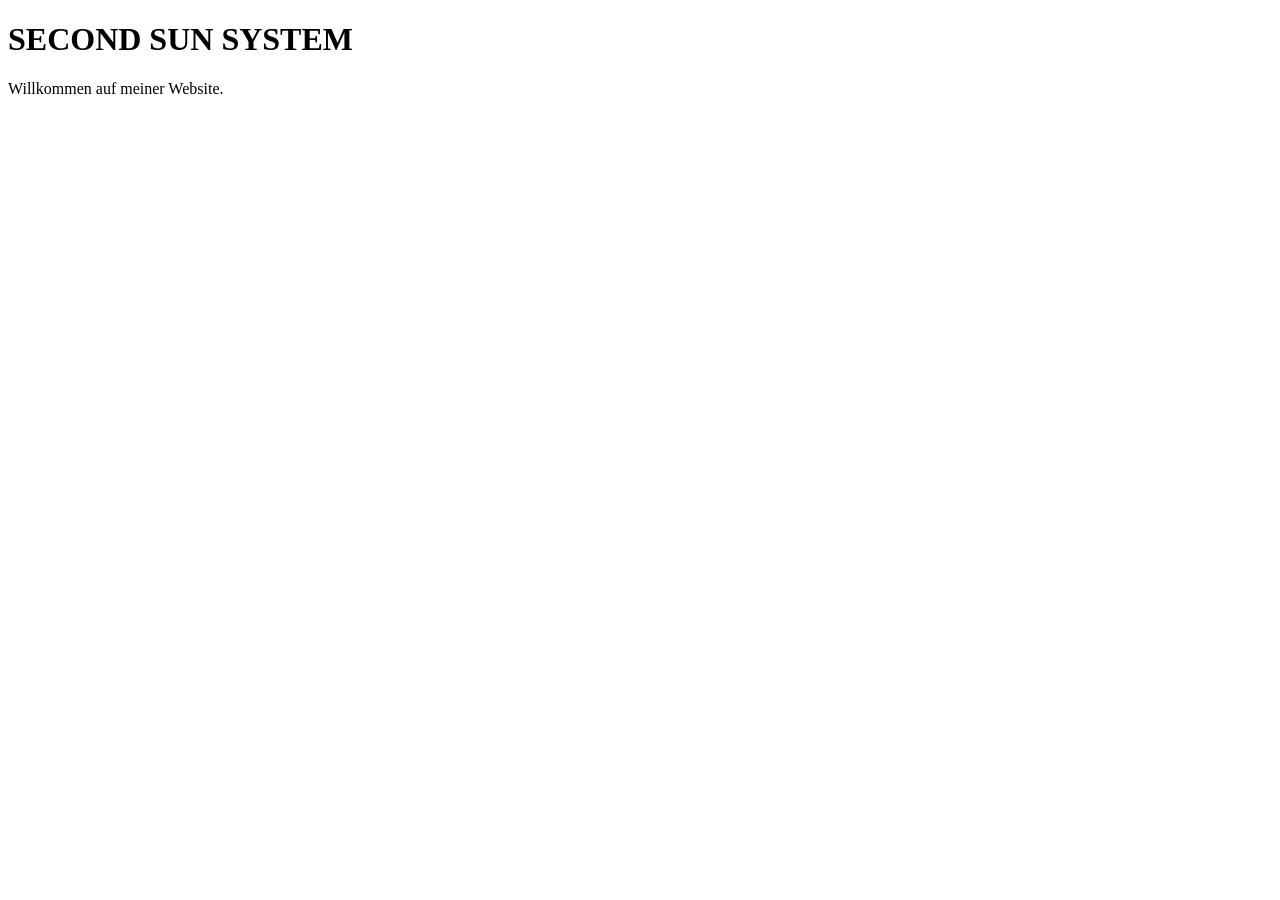
==== index.html @ 3fae3936 "Create index.html" ====
<!DOCTYPE html>
<html lang="de">
<head>
    <meta charset="UTF-8">
    <meta name="viewport" content="width=device-width, initial-scale=1.0">
    <title>SECOND SUN SYSTEM</title>
</head>
<body>
    <h1>SECOND SUN SYSTEM</h1>
    <p>Willkommen auf meiner Website.</p>
</body>
</html>
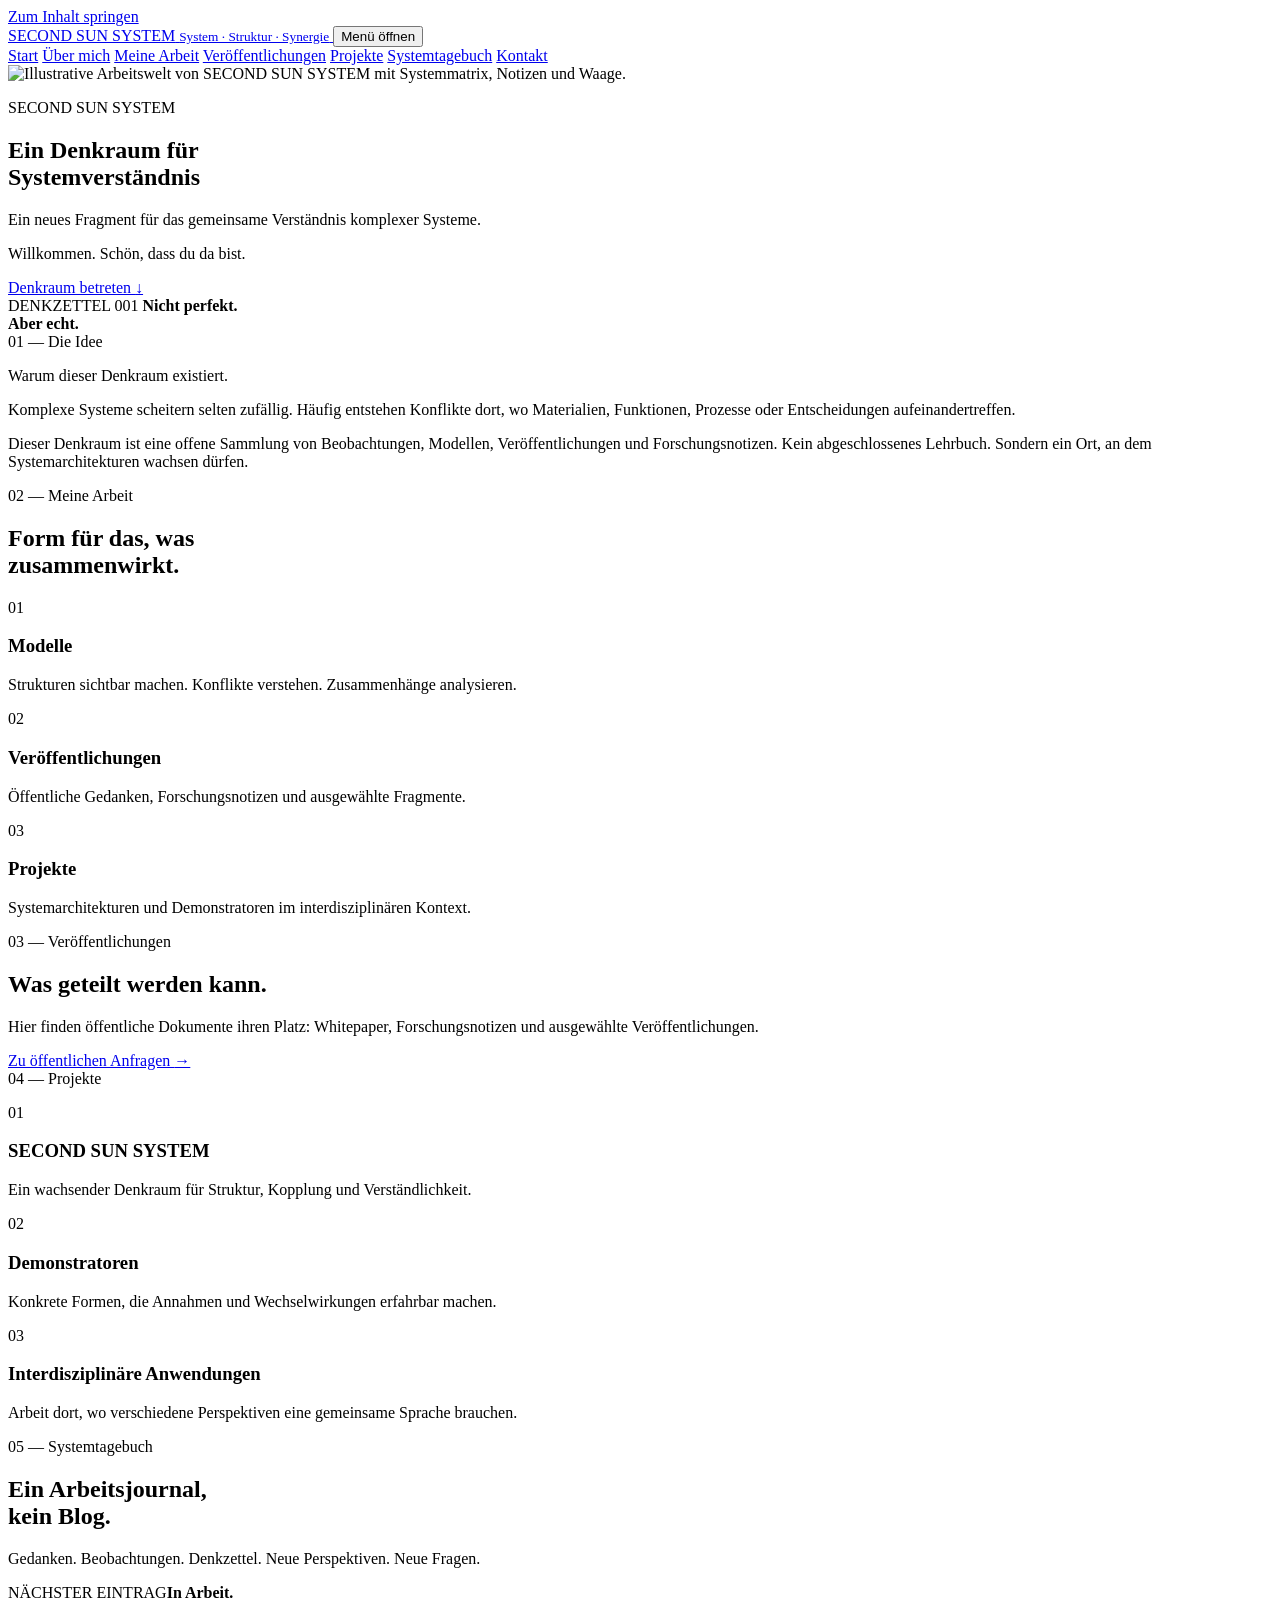
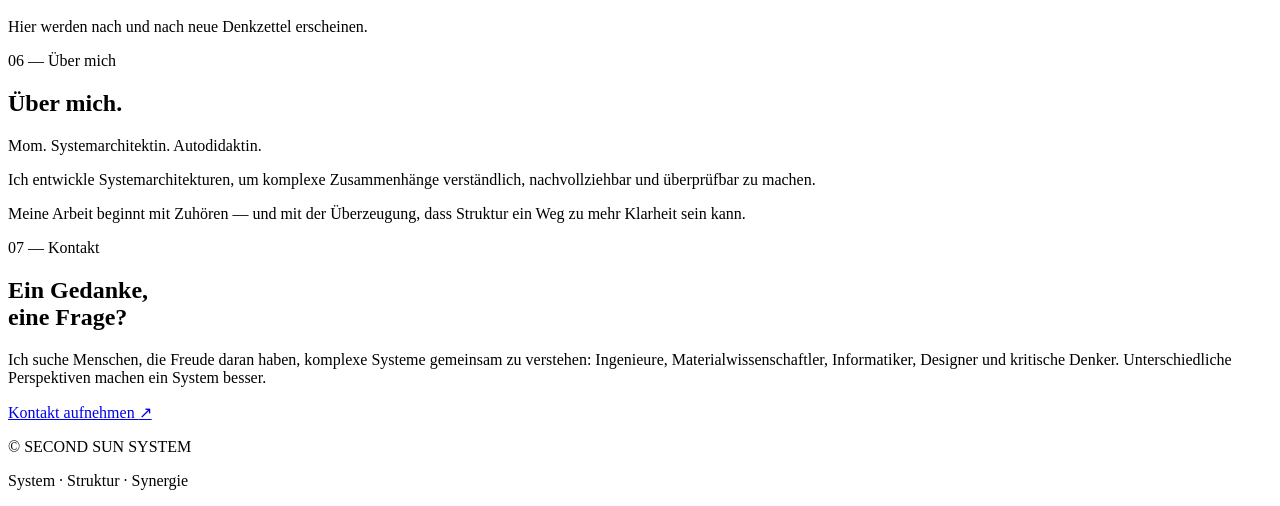
==== commit d4053e26: "Update index.html" ====
--- a/index.html
+++ b/index.html
@@ -1,12 +1,110 @@
-<!DOCTYPE html>
+<!doctype html>
 <html lang="de">
 <head>
-    <meta charset="UTF-8">
-    <meta name="viewport" content="width=device-width, initial-scale=1.0">
-    <title>SECOND SUN SYSTEM</title>
+  <meta charset="utf-8">
+  <meta name="viewport" content="width=device-width, initial-scale=1">
+  <meta name="description" content="SECOND SUN SYSTEM — Denkraum für Systemarchitekturen.">
+  <title>SECOND SUN SYSTEM — System · Struktur · Synergie</title>
+  <link rel="preconnect" href="https://fonts.googleapis.com">
+  <link rel="preconnect" href="https://fonts.gstatic.com" crossorigin>
+  <link href="https://fonts.googleapis.com/css2?family=DM+Mono:wght@400;500&family=DM+Sans:wght@400;500;600&family=Fraunces:opsz,wght@9..144,400;9..144,500&display=swap" rel="stylesheet">
+  <link rel="stylesheet" href="style.css">
 </head>
 <body>
-    <h1>SECOND SUN SYSTEM</h1>
-    <p>Willkommen auf meiner Website.</p>
+  <a class="skip-link" href="#inhalt">Zum Inhalt springen</a>
+
+  <header class="site-header" id="start">
+    <a class="brand" href="#start" aria-label="SECOND SUN SYSTEM, zurück zum Anfang">
+      <span>SECOND SUN SYSTEM</span>
+      <small>System · Struktur · Synergie</small>
+    </a>
+    <button class="menu-toggle" aria-expanded="false" aria-controls="main-navigation">
+      <span class="visually-hidden">Menü öffnen</span><i></i><i></i>
+    </button>
+    <nav id="main-navigation" class="main-navigation" aria-label="Hauptnavigation">
+      <a href="#start">Start</a>
+      <a href="#ueber-mich">Über mich</a>
+      <a href="#arbeit">Meine Arbeit</a>
+      <a href="#veroeffentlichungen">Veröffentlichungen</a>
+      <a href="#projekte">Projekte</a>
+      <a href="#tagebuch">Systemtagebuch</a>
+      <a href="#kontakt">Kontakt</a>
+    </nav>
+  </header>
+
+  <main id="inhalt">
+    <section class="hero" aria-labelledby="hero-title">
+      <img class="hero-image" src="./images/second-sun-system.png" alt="Illustrative Arbeitswelt von SECOND SUN SYSTEM mit Systemmatrix, Notizen und Waage.">
+      <div class="hero-shade"></div>
+      <div class="hero-content">
+        <p class="eyebrow">SECOND SUN SYSTEM</p>
+        <h1 id="hero-title">Ein Denkraum für<br>Systemverständnis</h1>
+        <p class="hero-intro">Ein neues Fragment für das gemeinsame Verständnis komplexer Systeme.</p>
+        <p class="hero-copy">Willkommen. Schön, dass du da bist.</p>
+        <a class="button button-light" href="#idee">Denkraum betreten <span aria-hidden="true">↓</span></a>
+      </div>
+    </section>
+
+    <aside class="thought-note" aria-label="Denkzettel 001">
+      <span>DENKZETTEL 001</span>
+      <strong>Nicht perfekt.<br>Aber echt.</strong>
+    </aside>
+
+    <section id="idee" class="section idea-section">
+      <div class="section-label">01 — Die Idee</div>
+      <div class="prose wide-prose">
+        <p class="intro">Warum dieser Denkraum existiert.</p>
+        <p>Komplexe Systeme scheitern selten zufällig. Häufig entstehen Konflikte dort, wo Materialien, Funktionen, Prozesse oder Entscheidungen aufeinandertreffen.</p>
+        <p>Dieser Denkraum ist eine offene Sammlung von Beobachtungen, Modellen, Veröffentlichungen und Forschungsnotizen. Kein abgeschlossenes Lehrbuch. Sondern ein Ort, an dem Systemarchitekturen wachsen dürfen.</p>
+      </div>
+    </section>
+
+    <section id="arbeit" class="section work-section">
+      <div class="section-heading">
+        <div class="section-label">02 — Meine Arbeit</div>
+        <h2>Form für das, was<br>zusammenwirkt.</h2>
+      </div>
+      <div class="work-grid">
+        <article class="work-card"><span>01</span><h3>Modelle</h3><p>Strukturen sichtbar machen. Konflikte verstehen. Zusammenhänge analysieren.</p></article>
+        <article class="work-card"><span>02</span><h3>Veröffentlichungen</h3><p>Öffentliche Gedanken, Forschungsnotizen und ausgewählte Fragmente.</p></article>
+        <article class="work-card"><span>03</span><h3>Projekte</h3><p>Systemarchitekturen und Demonstratoren im interdisziplinären Kontext.</p></article>
+      </div>
+    </section>
+
+    <section id="veroeffentlichungen" class="section publication-section">
+      <div class="section-label">03 — Veröffentlichungen</div>
+      <div class="split-content"><h2>Was geteilt werden kann.</h2><div class="prose"><p>Hier finden öffentliche Dokumente ihren Platz: Whitepaper, Forschungsnotizen und ausgewählte Veröffentlichungen.</p><a class="text-link" href="#kontakt">Zu öffentlichen Anfragen <span aria-hidden="true">→</span></a></div></div>
+    </section>
+
+    <section id="projekte" class="section projects-section">
+      <div class="section-label">04 — Projekte</div>
+      <div class="project-list">
+        <article><p class="project-number">01</p><h3>SECOND SUN SYSTEM</h3><p>Ein wachsender Denkraum für Struktur, Kopplung und Verständlichkeit.</p></article>
+        <article><p class="project-number">02</p><h3>Demonstratoren</h3><p>Konkrete Formen, die Annahmen und Wechselwirkungen erfahrbar machen.</p></article>
+        <article><p class="project-number">03</p><h3>Interdisziplinäre Anwendungen</h3><p>Arbeit dort, wo verschiedene Perspektiven eine gemeinsame Sprache brauchen.</p></article>
+      </div>
+    </section>
+
+    <section id="tagebuch" class="section journal-section">
+      <div class="section-label">05 — Systemtagebuch</div>
+      <div class="journal-content"><div><h2>Ein Arbeitsjournal,<br>kein Blog.</h2><p>Gedanken. Beobachtungen. Denkzettel. Neue Perspektiven. Neue Fragen.</p></div><div class="journal-note"><span>NÄCHSTER EINTRAG</span><strong>In Arbeit.</strong><p>Hier werden nach und nach neue Denkzettel erscheinen.</p></div></div>
+    </section>
+
+    <section id="ueber-mich" class="section about-section">
+      <div class="section-label">06 — Über mich</div>
+      <div class="split-content"><h2>Über mich.</h2><div class="prose"><p>Mom. Systemarchitektin. Autodidaktin.</p><p>Ich entwickle Systemarchitekturen, um komplexe Zusammenhänge verständlich, nachvollziehbar und überprüfbar zu machen.</p><p>Meine Arbeit beginnt mit Zuhören — und mit der Überzeugung, dass Struktur ein Weg zu mehr Klarheit sein kann.</p></div></div>
+    </section>
+
+    <section id="kontakt" class="section contact-section">
+      <p class="section-label">07 — Kontakt</p>
+      <h2>Ein Gedanke,<br>eine Frage?</h2>
+      <p>Ich suche Menschen, die Freude daran haben, komplexe Systeme gemeinsam zu verstehen: Ingenieure, Materialwissenschaftler, Informatiker, Designer und kritische Denker. Unterschiedliche Perspektiven machen ein System besser.</p>
+      <a class="button button-dark" href="mailto:kontakt@secondsunsystem.de">Kontakt aufnehmen <span aria-hidden="true">↗</span></a>
+    </section>
+  </main>
+
+  <footer class="site-footer"><p>© SECOND SUN SYSTEM</p><p>System · Struktur · Synergie</p></footer>
+  <script src="script.js"></script>
 </body>
 </html>
+
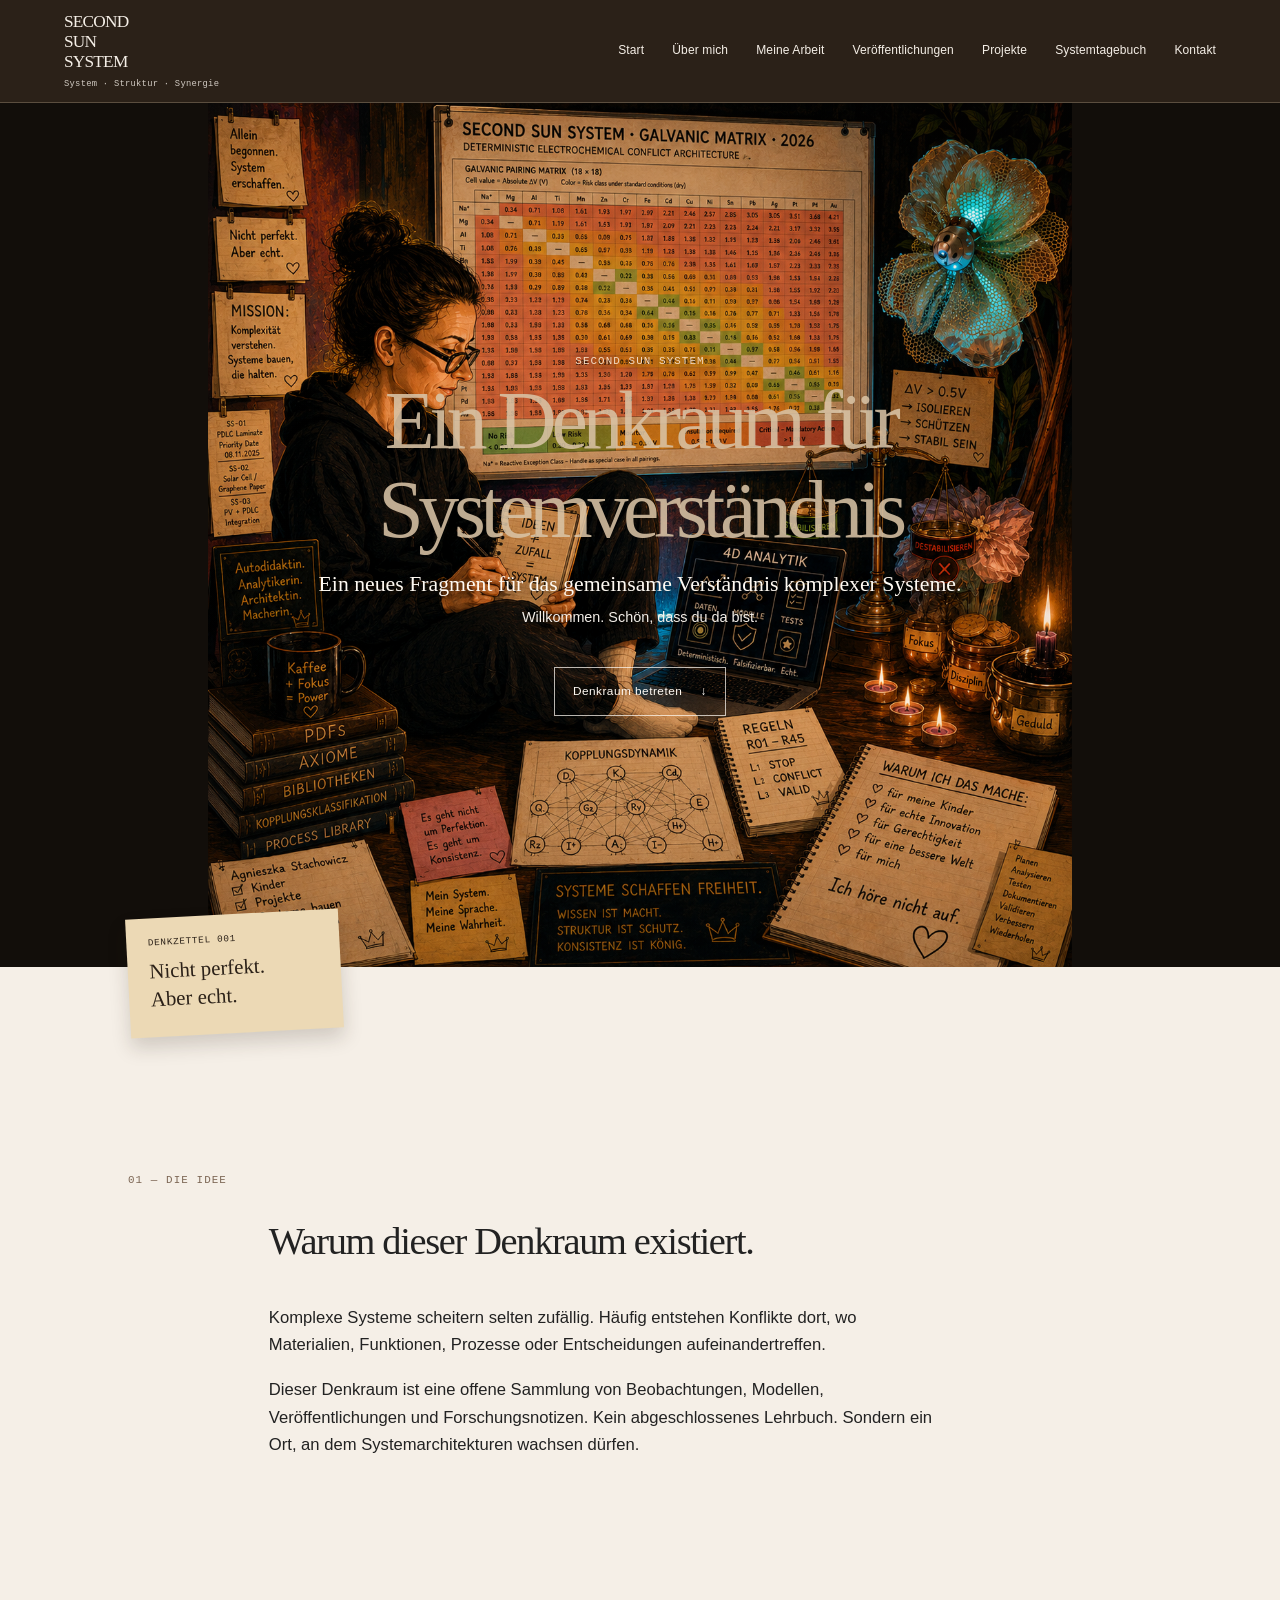
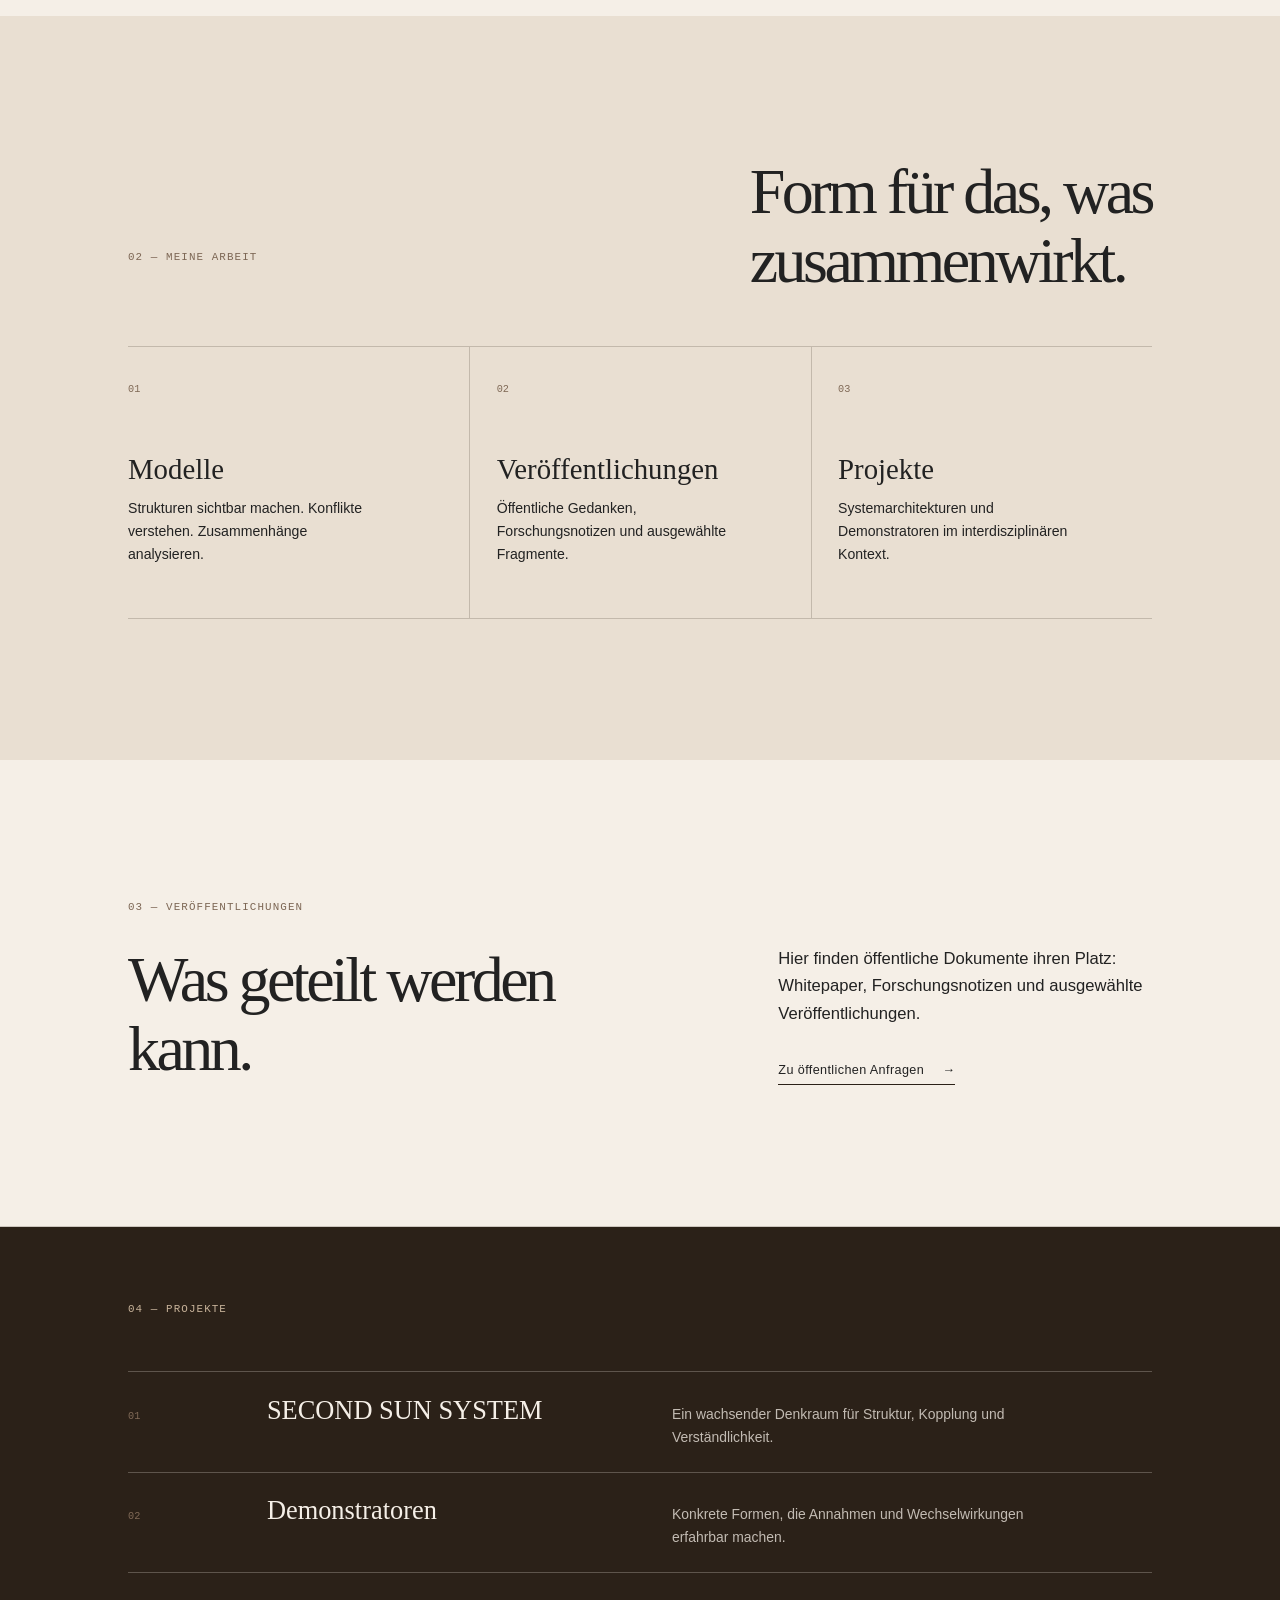
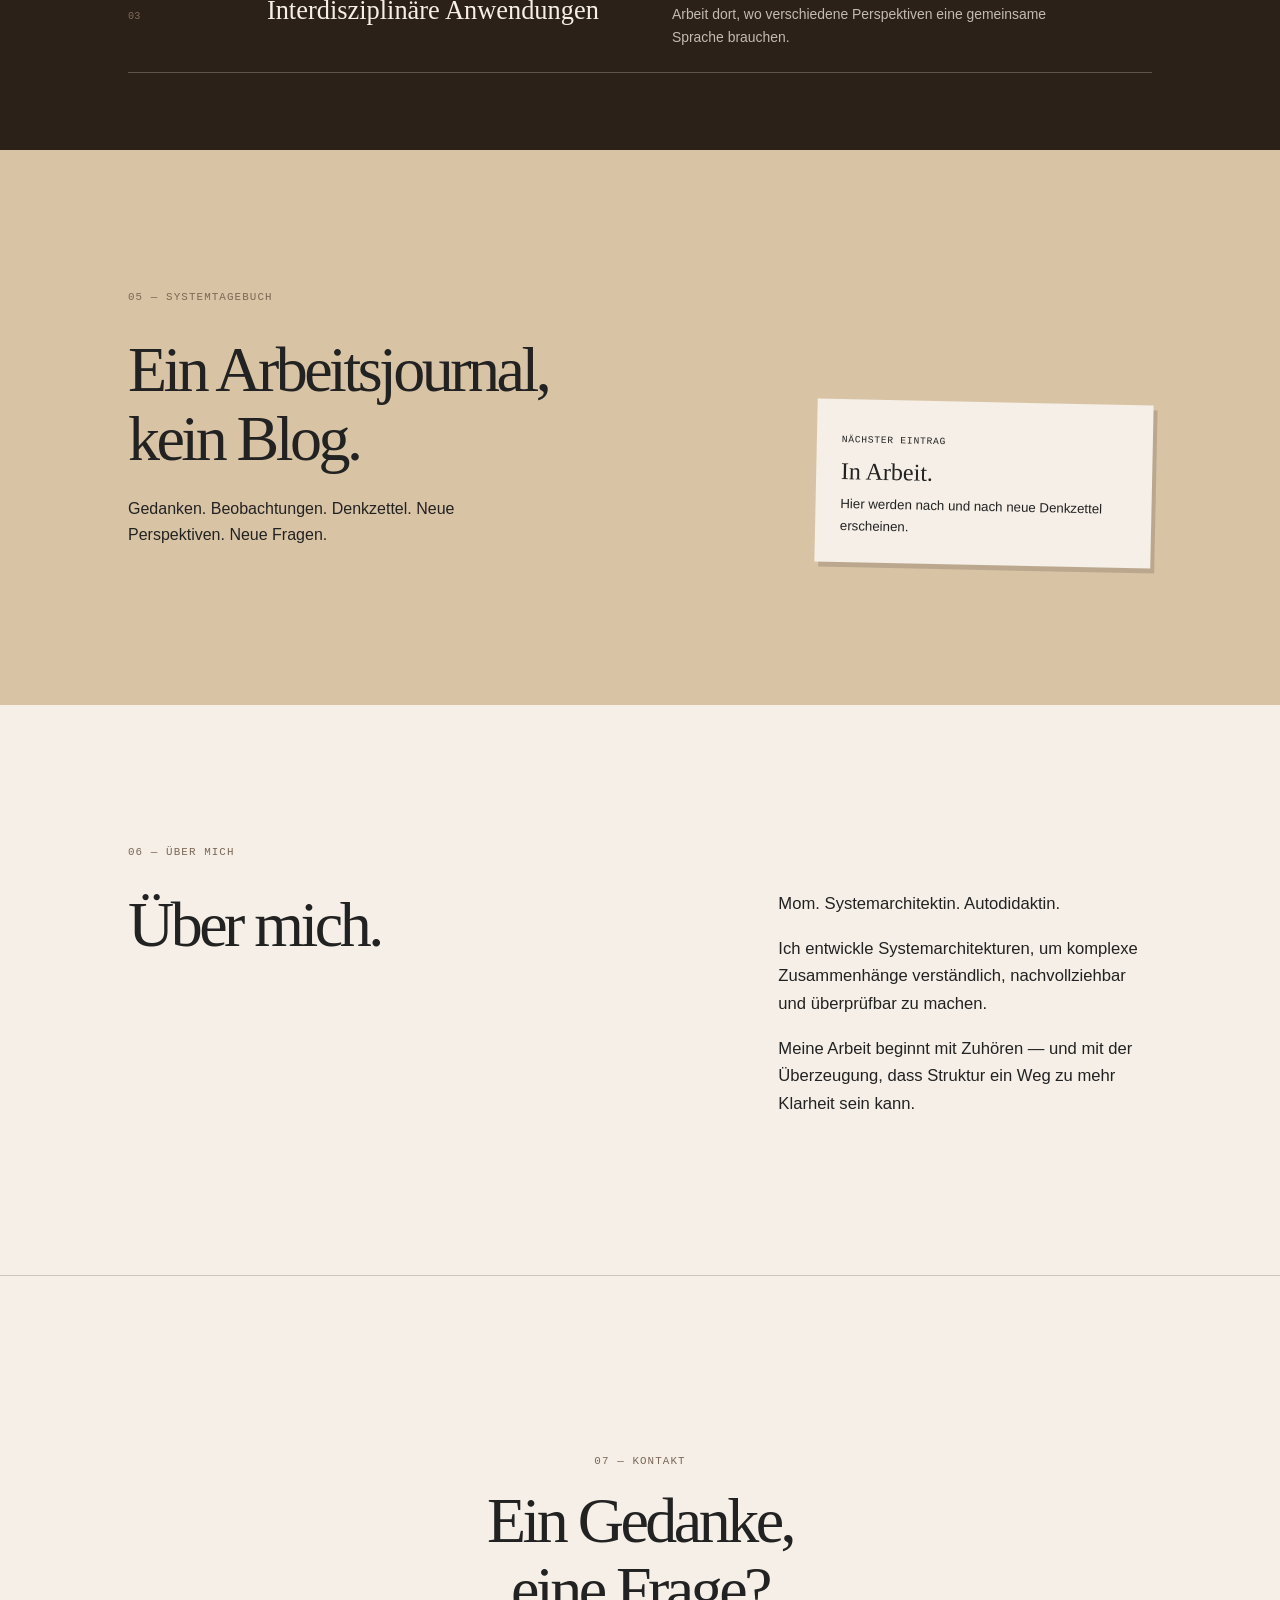
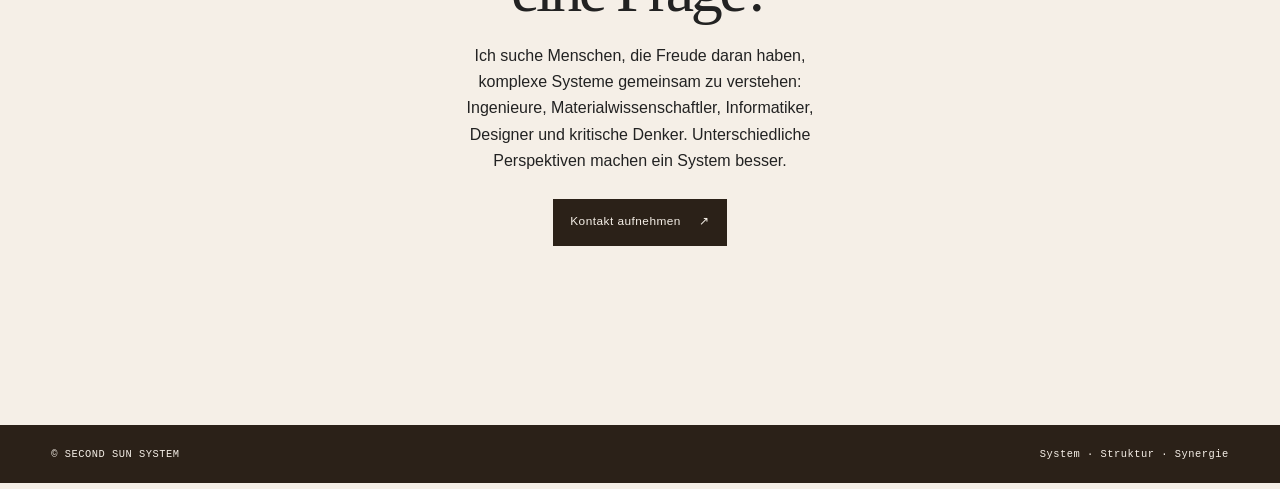
==== commit c6c5f5a7: "Update contact email in index.html" ====
--- a/index.html
+++ b/index.html
@@ -99,7 +99,7 @@
       <p class="section-label">07 — Kontakt</p>
       <h2>Ein Gedanke,<br>eine Frage?</h2>
       <p>Ich suche Menschen, die Freude daran haben, komplexe Systeme gemeinsam zu verstehen: Ingenieure, Materialwissenschaftler, Informatiker, Designer und kritische Denker. Unterschiedliche Perspektiven machen ein System besser.</p>
-      <a class="button button-dark" href="mailto:kontakt@secondsunsystem.de">Kontakt aufnehmen <span aria-hidden="true">↗</span></a>
+      <a class="button button-dark" href="mailto:a-stachowicz@gmx.de">Kontakt aufnehmen <span aria-hidden="true">↗</span></a>
     </section>
   </main>
 
--- a/style.css
+++ b/style.css
@@ -0,0 +1,18 @@
+:root { --paper:#f5efe7; --ink:#2b2118; --gold:#d8c3a5; --text:#222; --line:rgba(43,33,24,.2); --serif:"Fraunces", Georgia, serif; --sans:"DM Sans", Arial, sans-serif; --mono:"DM Mono", monospace; }
+* { box-sizing:border-box; } html { scroll-behavior:smooth; scroll-padding-top:6rem; } body { margin:0; background:var(--paper); color:var(--text); font-family:var(--sans); font-size:16px; line-height:1.65; } a { color:inherit; text-decoration:none; } .visually-hidden { position:absolute; width:1px; height:1px; overflow:hidden; clip:rect(0 0 0 0); white-space:nowrap; } .skip-link { position:fixed; top:-4rem; left:1rem; z-index:20; background:var(--ink); color:#fff; padding:.6rem 1rem; } .skip-link:focus { top:1rem; }
+.site-header { position:sticky; z-index:10; top:0; left:0; width:100%; min-height:9.5rem; display:flex; align-items:center; justify-content:space-between; gap:3rem; padding:1.55rem clamp(1.25rem,5vw,5.5rem); color:var(--paper); background:var(--ink); border-bottom:1px solid rgba(216,195,165,.28); } .brand { display:flex; flex-direction:column; line-height:.9; letter-spacing:-.045em; font:500 clamp(1.2rem,2.05vw,2rem) var(--serif); } .brand span { max-width:6.2ch; } .brand small { margin-top:1rem; font:400 .62rem var(--mono); opacity:.82; letter-spacing:.03em; line-height:1.25; } .main-navigation { display:flex; align-items:center; gap:clamp(.85rem,2.2vw,2.25rem); font-size:.75rem; letter-spacing:.01em; } .main-navigation a { position:relative; padding:.35rem 0; white-space:nowrap; } .main-navigation a::after { content:""; position:absolute; right:0; bottom:0; left:0; height:1px; background:var(--gold); transform:scaleX(0); transform-origin:left; transition:transform .22s ease; } .main-navigation a:hover, .main-navigation a:focus-visible { color:var(--gold); } .main-navigation a:hover::after, .main-navigation a:focus-visible::after { transform:scaleX(1); } .menu-toggle { display:none; }
+.hero { position:relative; min-height:min(68vw,54rem); background:#120e0a; overflow:hidden; display:grid; place-items:center; } .hero::before { display:none; } .hero-image { width:100%; height:100%; position:absolute; inset:0; object-fit:contain; object-position:center; } .hero-shade { position:absolute; z-index:1; inset:0; background:radial-gradient(ellipse at center,transparent 34%,rgba(18,14,10,.16) 100%); } .hero-content { position:relative; z-index:2; width:min(90%,74rem); text-align:center; color:#fffaf3; text-shadow:0 2px 12px rgba(18,14,10,.85); } .eyebrow,.section-label { font:500 .68rem var(--mono); letter-spacing:.1em; text-transform:uppercase; } .eyebrow { color:#f2dac0; } h1,h2,h3,p { margin-top:0; } h1,h2,h3 { font-family:var(--serif); font-weight:400; line-height:1.08; } h1 { max-width:900px; margin:.55rem auto 1rem; font-size:clamp(3.2rem,6.4vw,6.45rem); letter-spacing:-.065em; text-wrap:balance; } .hero-intro { font:400 clamp(1.12rem,1.7vw,1.45rem) var(--serif); line-height:1.35; margin-bottom:.4rem; } .hero-copy { max-width:31rem; margin-right:auto; margin-left:auto; font-size:.9rem; line-height:1.55; color:rgba(255,250,243,.95); } .button { display:inline-flex; align-items:center; gap:1.15rem; margin-top:1.5rem; padding:.86rem 1.1rem; font-size:.74rem; letter-spacing:.04em; transition:box-shadow .25s ease, background .25s ease, color .25s ease; } .button-light { border:1px solid rgba(255,250,243,.72); } .button-light:hover { color:var(--ink); background:#f4dec4; box-shadow:0 0 22px rgba(216,195,165,.6); } .button-dark { background:var(--ink); color:var(--paper); } .button-dark:hover { background:#4b3729; box-shadow:0 5px 15px rgba(43,33,24,.2); }
+.thought-note { position:relative; z-index:2; width:13.3rem; margin:-3.3rem 0 0 clamp(1.5rem,10vw,13rem); padding:1.2rem 1.35rem 1.4rem; background:#ecd9b5; color:var(--ink); box-shadow:0 10px 19px rgba(43,33,24,.18); transform:rotate(-3deg); } .thought-note span { display:block; margin-bottom:.7rem; font:500 .58rem var(--mono); letter-spacing:.08em; } .thought-note strong { font:400 1.3rem/1.15 var(--serif); }
+.section { padding:clamp(5rem,11vw,10rem) clamp(1.5rem,10vw,13rem); } .section-label { color:#7d6755; margin-bottom:2rem; } .prose { max-width:31rem; font-size:1.04rem; } .prose p + p { margin-top:1.1rem; } .wide-prose { max-width:42rem; margin-left:clamp(0rem,11vw,12rem); } .intro { font:400 clamp(1.7rem,3vw,2.65rem)/1.24 var(--serif); letter-spacing:-.035em; } .work-section { background:#e9dfd2; } .section-heading { display:flex; justify-content:space-between; align-items:flex-end; gap:2rem; margin-bottom:3.2rem; } h2 { font-size:clamp(2.5rem,5vw,4.85rem); letter-spacing:-.055em; margin:0; } .work-grid { display:grid; grid-template-columns:repeat(3,1fr); border-top:1px solid var(--line); } .work-card { min-height:17rem; padding:1.65rem 1.65rem 1.4rem 0; border-bottom:1px solid var(--line); } .work-card + .work-card { padding-left:1.65rem; border-left:1px solid var(--line); } .work-card span,.project-number { font:400 .64rem var(--mono); color:#806a57; } .work-card h3,.project-list h3 { margin:3.4rem 0 .7rem; font-size:1.8rem; } .work-card p { max-width:16rem; font-size:.88rem; }
+.publication-section { border-bottom:1px solid var(--line); } .split-content { display:grid; grid-template-columns:minmax(0,1.1fr) minmax(15rem,.75fr); gap:8vw; align-items:start; } .text-link { display:inline-block; margin-top:1rem; padding-bottom:.2rem; border-bottom:1px solid var(--ink); font-size:.79rem; letter-spacing:.03em; } .text-link span { margin-left:.9rem; } .projects-section { background:var(--ink); color:var(--paper); } .projects-section .section-label { color:#c8b39a; } .project-list { margin-top:3.5rem; border-top:1px solid rgba(245,239,231,.25); } .project-list article { display:grid; grid-template-columns:12% 38% 1fr; gap:1rem; padding:1.45rem 0; border-bottom:1px solid rgba(245,239,231,.25); align-items:baseline; } .project-list h3 { margin:0; font-size:1.65rem; } .project-list article > p:last-child { margin:0; max-width:25rem; font-size:.87rem; color:rgba(245,239,231,.75); }
+.journal-section { background:#d8c3a5; } .journal-content { display:flex; justify-content:space-between; align-items:end; gap:3rem; } .journal-content h2 { margin-bottom:1.4rem; } .journal-content > div:first-child p { max-width:25rem; } .journal-note { width:min(21rem,100%); padding:1.55rem; background:#f5efe7; box-shadow:4px 5px 0 rgba(43,33,24,.17); transform:rotate(1.2deg); } .journal-note span { font:500 .6rem var(--mono); letter-spacing:.08em; } .journal-note strong { display:block; margin:.5rem 0; font:400 1.5rem var(--serif); } .journal-note p { margin:0; font-size:.83rem; } .about-section { border-bottom:1px solid var(--line); } .contact-section { text-align:center; padding-top:clamp(6rem,14vw,12rem); padding-bottom:clamp(6rem,14vw,12rem); } .contact-section .section-label { margin-bottom:1.2rem; } .contact-section h2 { margin-bottom:1.15rem; } .contact-section > p:not(.section-label) { max-width:24rem; margin:0 auto; } .site-footer { display:flex; justify-content:space-between; gap:1rem; padding:1.45rem clamp(1.5rem,4vw,4.5rem); background:var(--ink); color:var(--paper); font:400 .65rem var(--mono); letter-spacing:.05em; } .site-footer p { margin:0; }
+@media (max-width: 900px) { .site-header { padding-right:1.5rem; } .menu-toggle { display:grid; gap:5px; width:2.2rem; padding:.6rem 0; border:0; background:transparent; color:var(--paper); cursor:pointer; } .menu-toggle i { display:block; width:1.6rem; height:1px; background:currentColor; transition:transform .2s ease; } .menu-toggle[aria-expanded="true"] i:first-of-type { transform:translateY(3px) rotate(45deg); } .menu-toggle[aria-expanded="true"] i:last-of-type { transform:translateY(-3px) rotate(-45deg); } .main-navigation { position:absolute; top:100%; right:1rem; display:none; min-width:14rem; padding:1.15rem; background:var(--ink); box-shadow:0 8px 18px rgba(0,0,0,.2); } .main-navigation.is-open { display:grid; gap:.55rem; } .main-navigation a { padding:.45rem 0; } .hero { min-height:48rem; } .hero-image { object-position:center; } .section { padding-left:clamp(1.5rem,7vw,4rem); padding-right:clamp(1.5rem,7vw,4rem); } .wide-prose { margin-left:10vw; } }
+@media (max-width: 620px) { .site-header { min-height:5.4rem; padding:1rem 1.25rem; } .brand { font-size:1.12rem; } .brand small { display:none; } .hero { min-height:32rem; } .hero-image { object-fit:contain; object-position:center; } .hero-shade { background:linear-gradient(0deg,rgba(18,14,10,.5),transparent 44%); } .hero-content { width:calc(100% - 2.5rem); padding-top:7.5rem; } h1 { font-size:clamp(2.5rem,11vw,3.5rem); } .hero-copy { max-width:20rem; font-size:.8rem; } .thought-note { margin-left:1.8rem; margin-top:-2.1rem; } .section { padding-top:4.6rem; padding-bottom:4.6rem; } .wide-prose { margin-left:0; } .section-heading,.split-content,.journal-content { display:block; } .section-heading h2 { margin-top:1.4rem; } .work-grid { grid-template-columns:1fr; } .work-card,.work-card + .work-card { min-height:0; padding:1.4rem 0; border-left:0; } .work-card h3 { margin-top:1.8rem; } .project-list article { grid-template-columns:2.2rem 1fr; gap:.4rem 1rem; } .project-list article > p:last-child { grid-column:2; } .journal-note { margin-top:2.5rem; } .site-footer { display:block; } .site-footer p + p { margin-top:.4rem; } }
+/* Warm, print-like hero title without effects. */
+.hero h1 { color:rgba(216,195,165,.88); text-shadow:none; }
+.projects-section { padding-top:clamp(3.5rem,6vw,5.5rem); padding-bottom:clamp(3.5rem,6vw,5.5rem); }
+/* Compact header bar. */
+.site-header { min-height:5rem; gap:2rem; padding:.75rem clamp(1.25rem,5vw,5.5rem); }
+.brand { font-size:clamp(.9rem,1.35vw,1.2rem); }
+.brand small { margin-top:.45rem; font-size:.55rem; }
+@media (prefers-reduced-motion: reduce) { *,*::before,*::after { scroll-behavior:auto !important; transition-duration:.01ms !important; } }
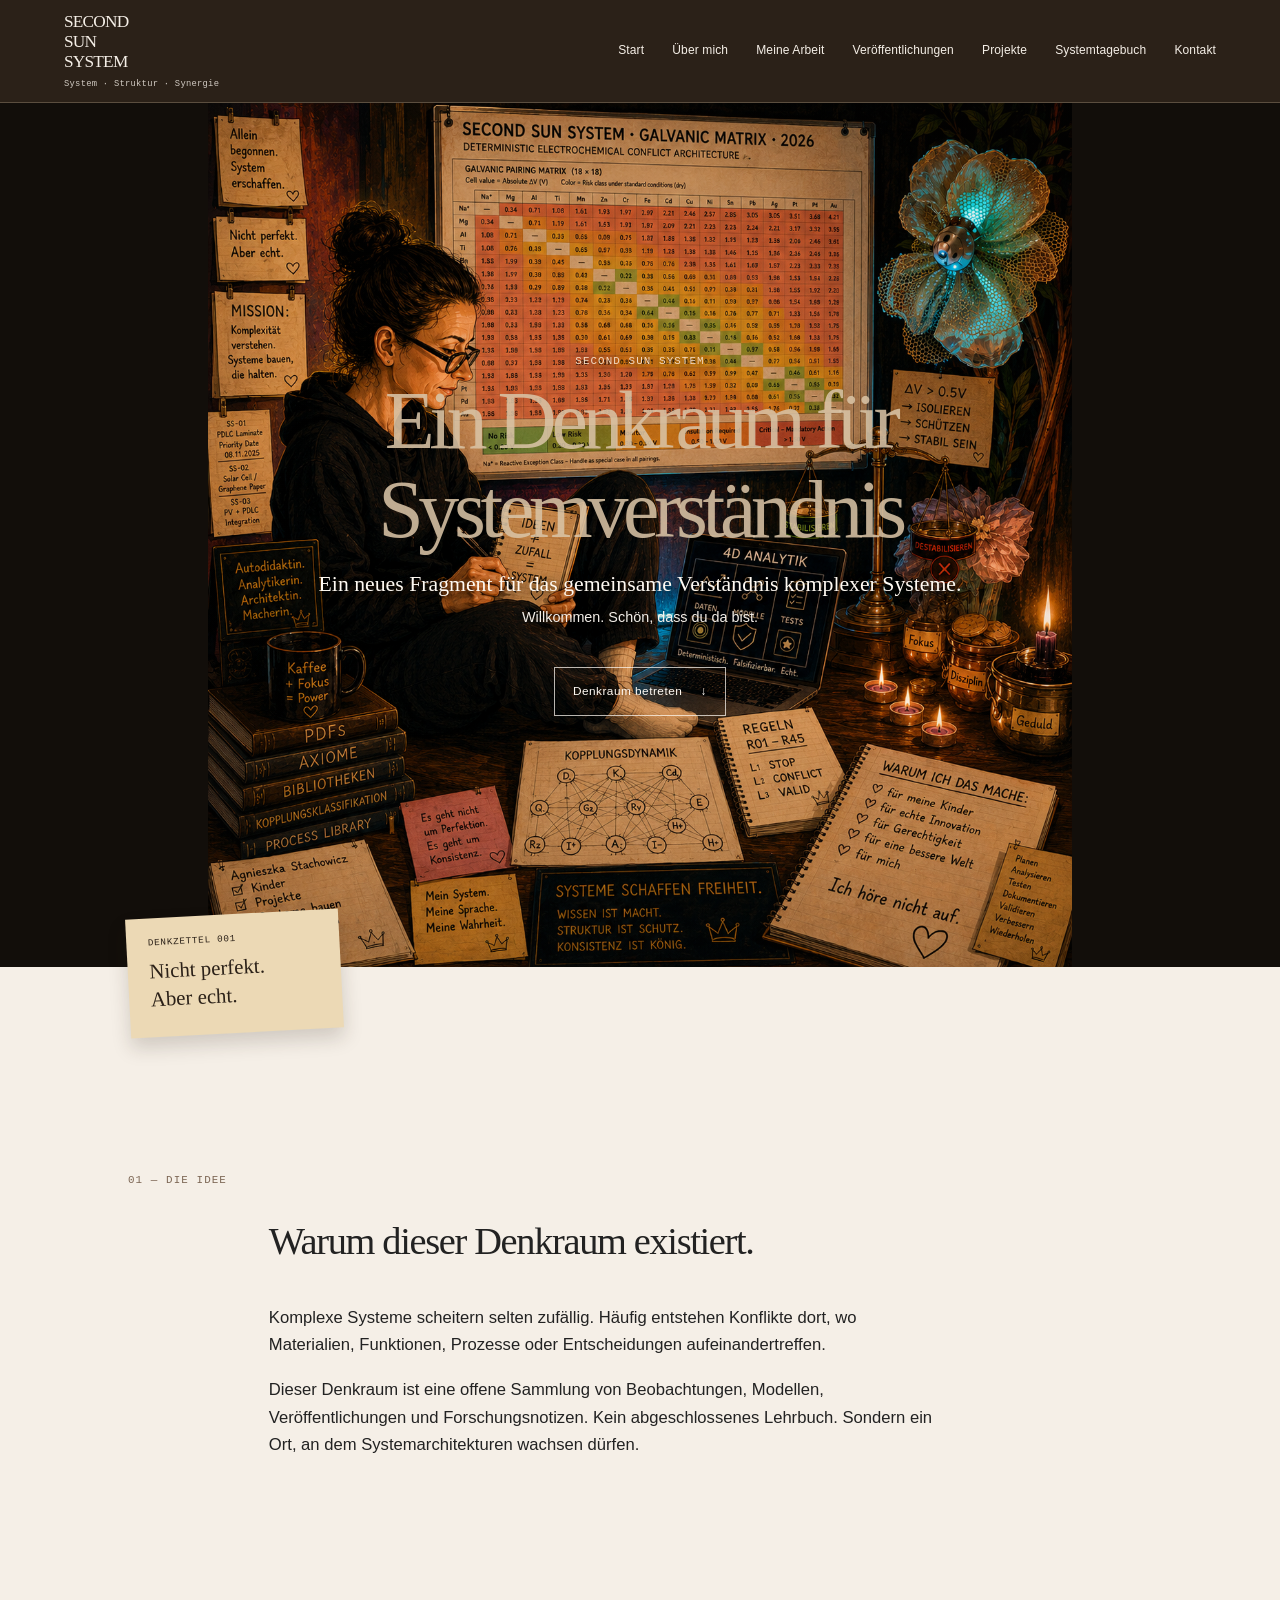
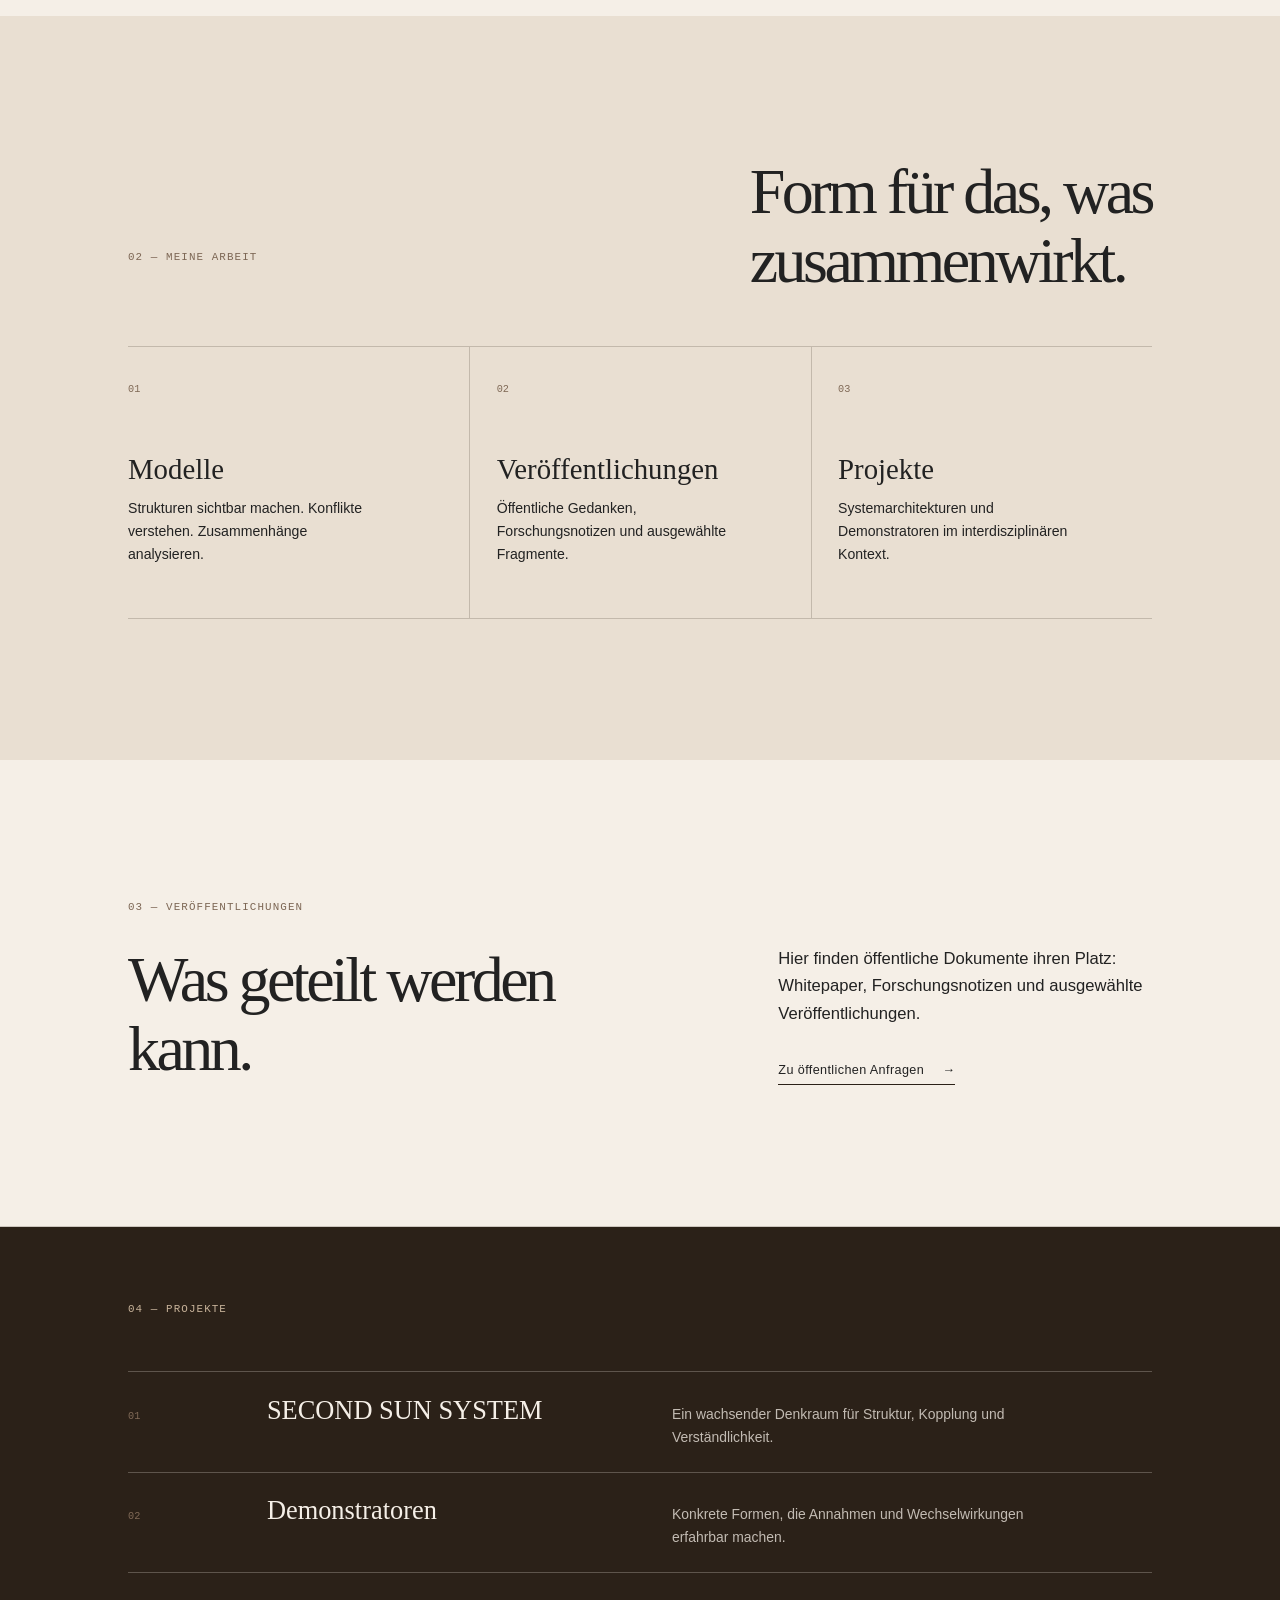
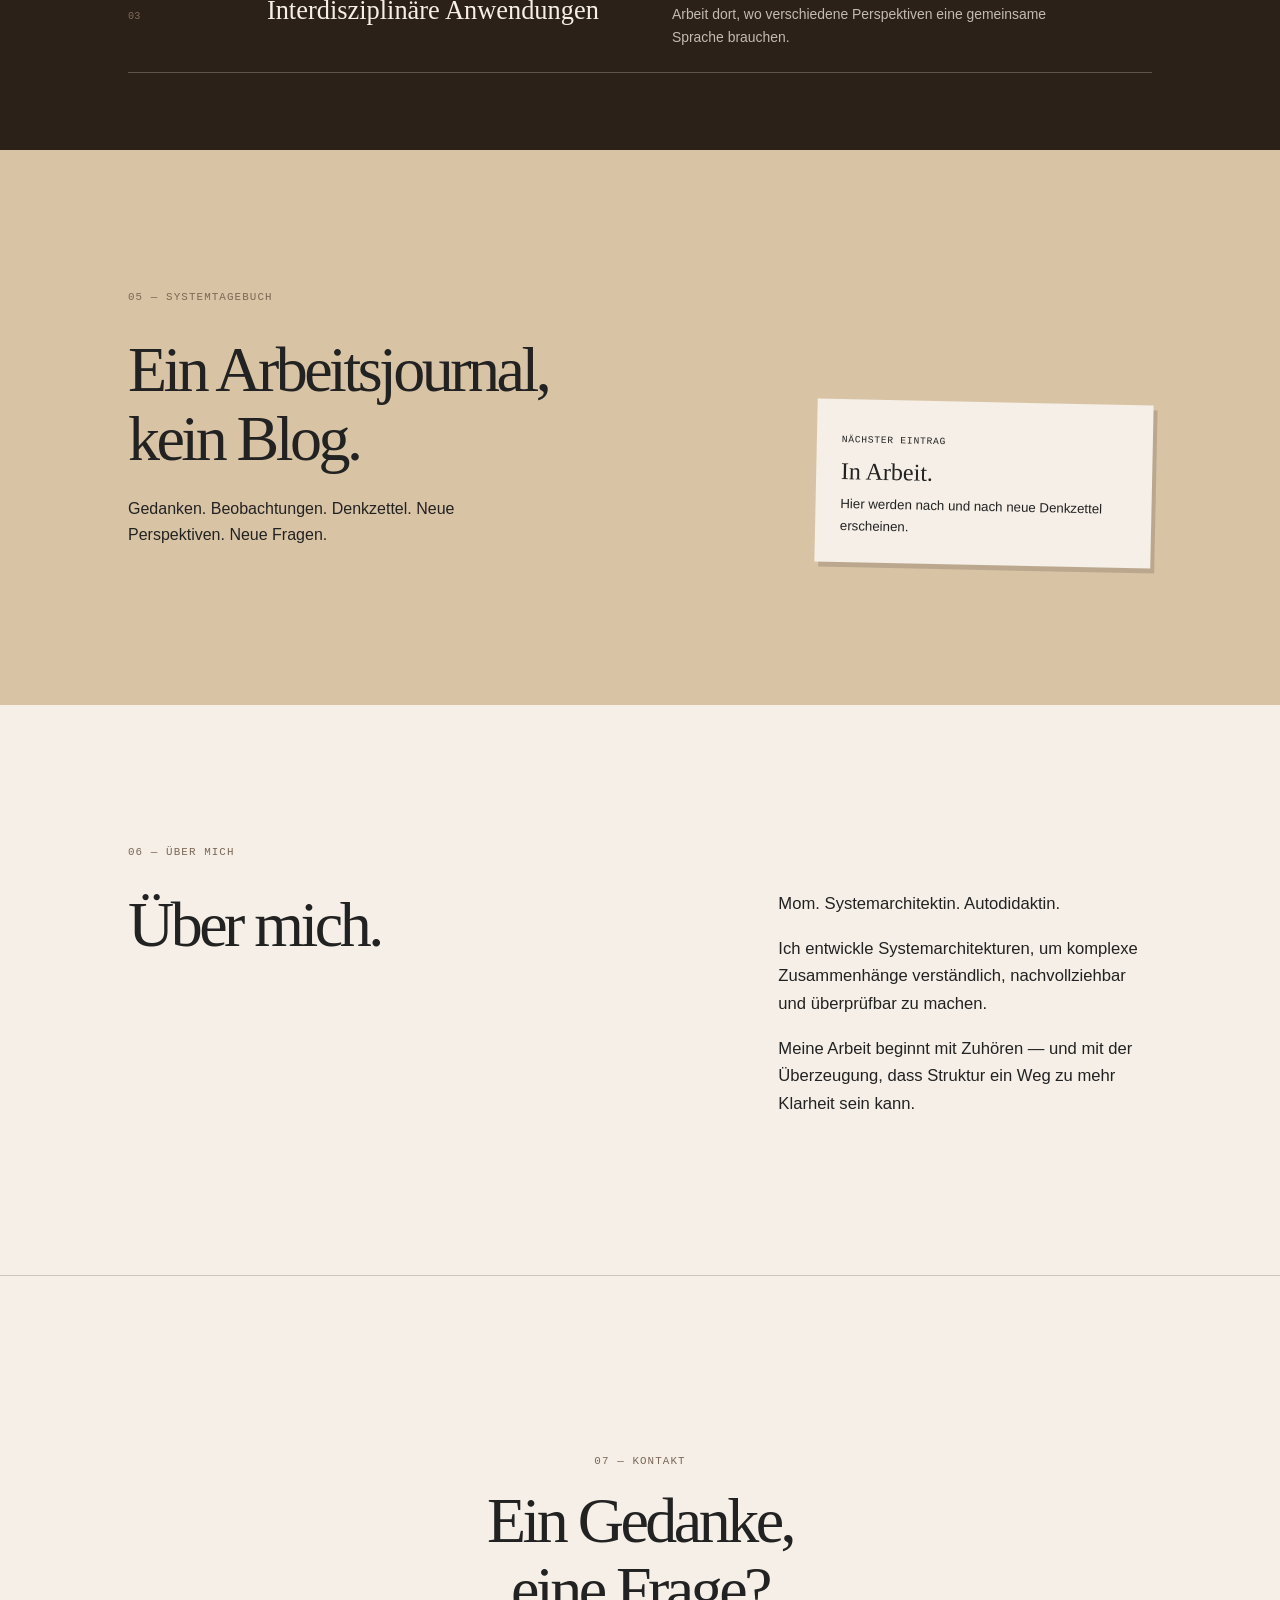
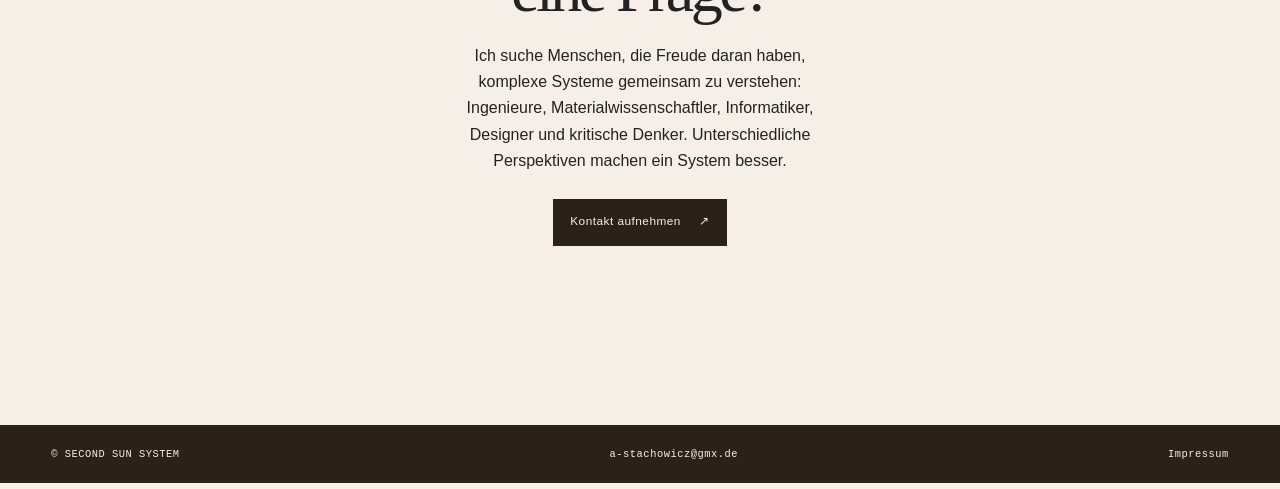
==== commit 827b9b25: "Revise footer with additional contact information Updated footer to include email link and impressum" ====
--- a/index.html
+++ b/index.html
@@ -103,8 +103,25 @@
     </section>
   </main>
 
-  <footer class="site-footer"><p>© SECOND SUN SYSTEM</p><p>System · Struktur · Synergie</p></footer>
-  <script src="script.js"></script>
+  <footer class="site-footer">
+
+<p>© SECOND SUN SYSTEM</p>
+
+<p>
+<a href="mailto:a-stachowicz@gmx.de">
+a-stachowicz@gmx.de
+</a>
+</p>
+
+<p>
+<a href="impressum.html">
+Impressum
+</a>
+</p>
+
+</footer>
+
+<script src="script.js"></script> 
 </body>
 </html>
 
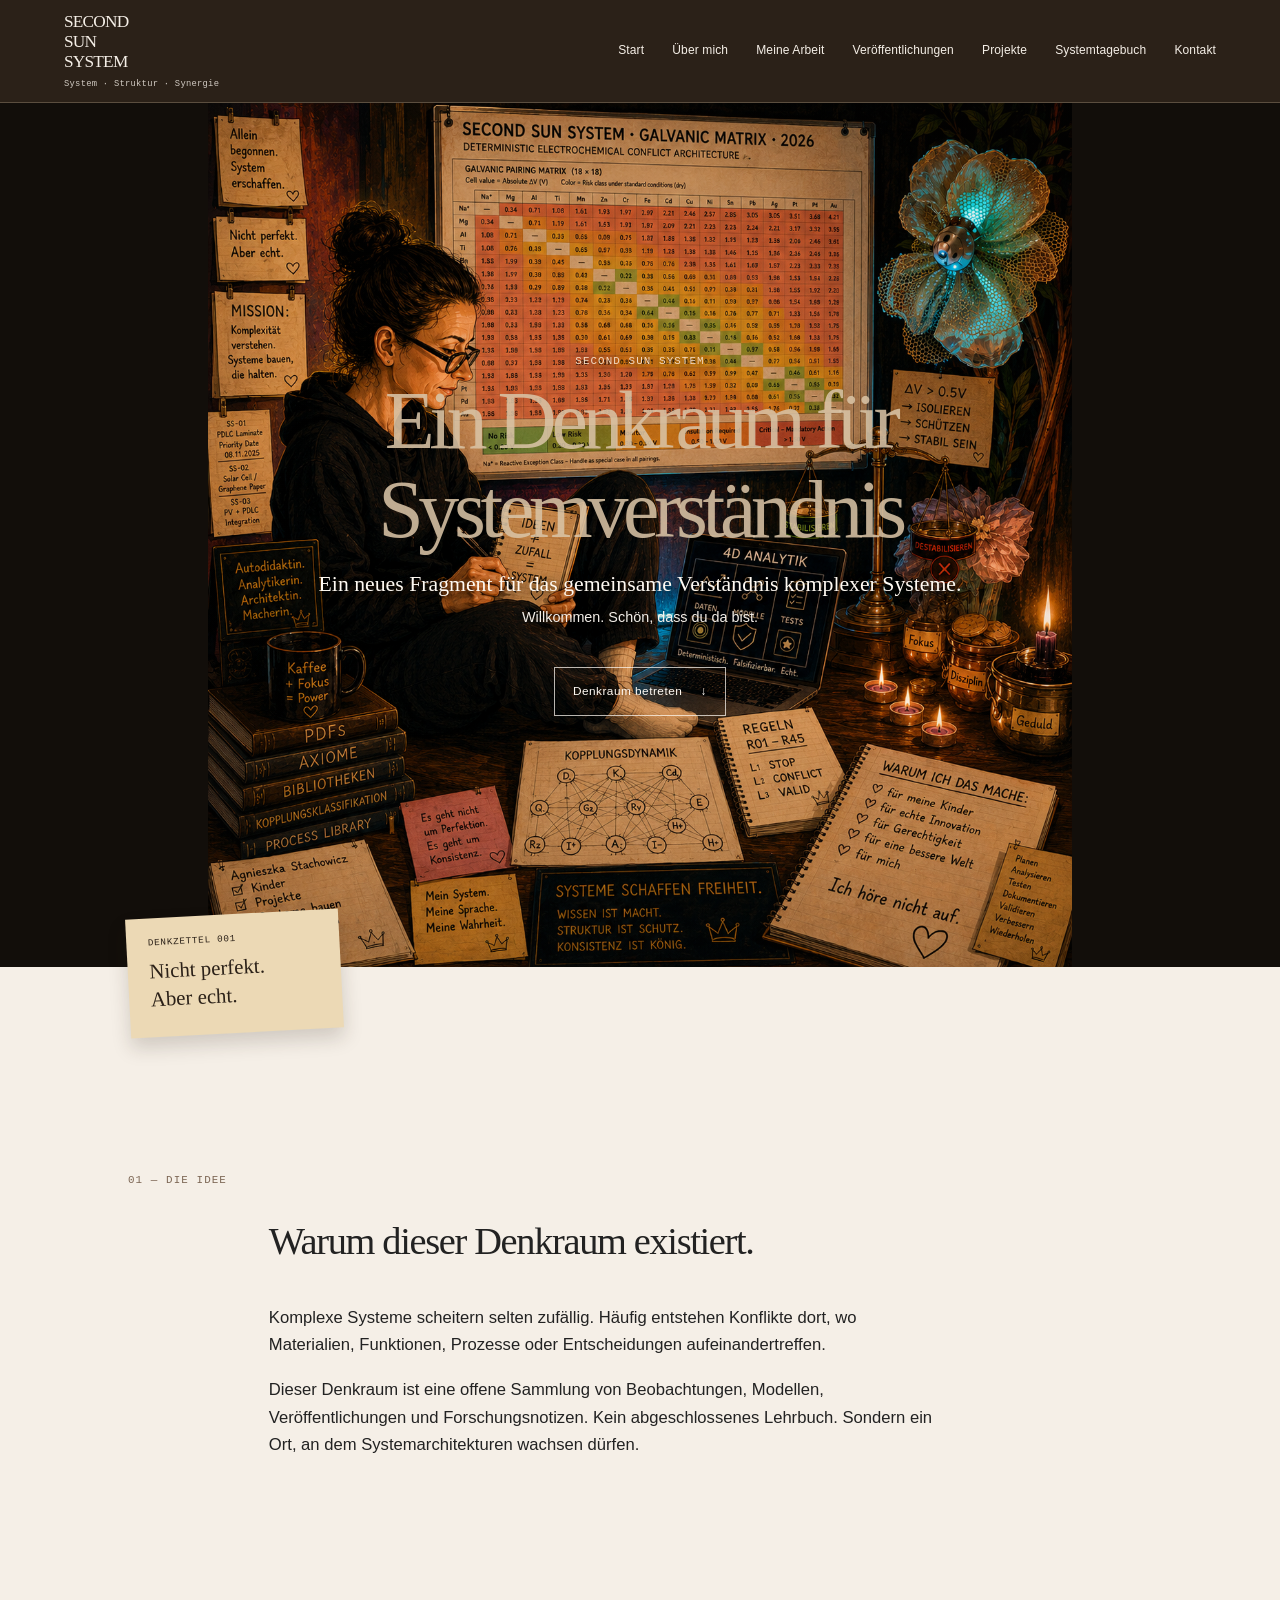
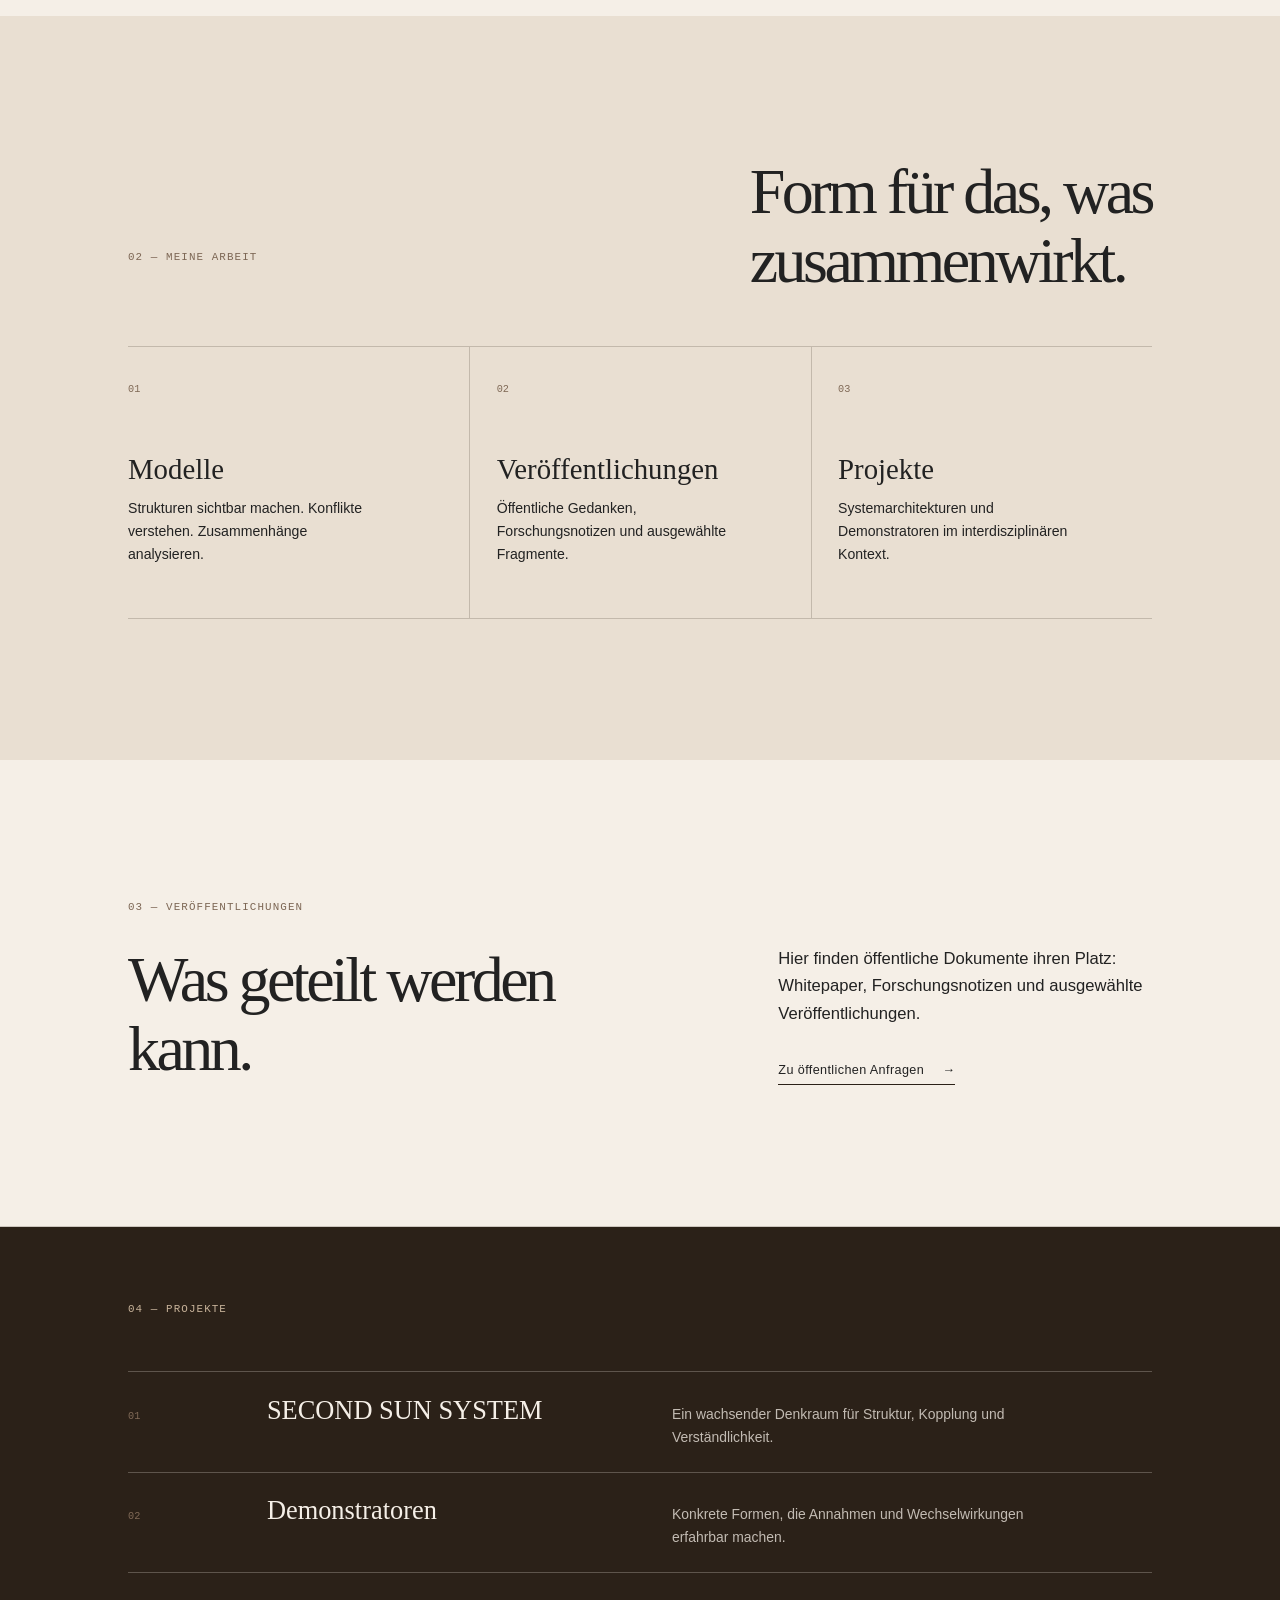
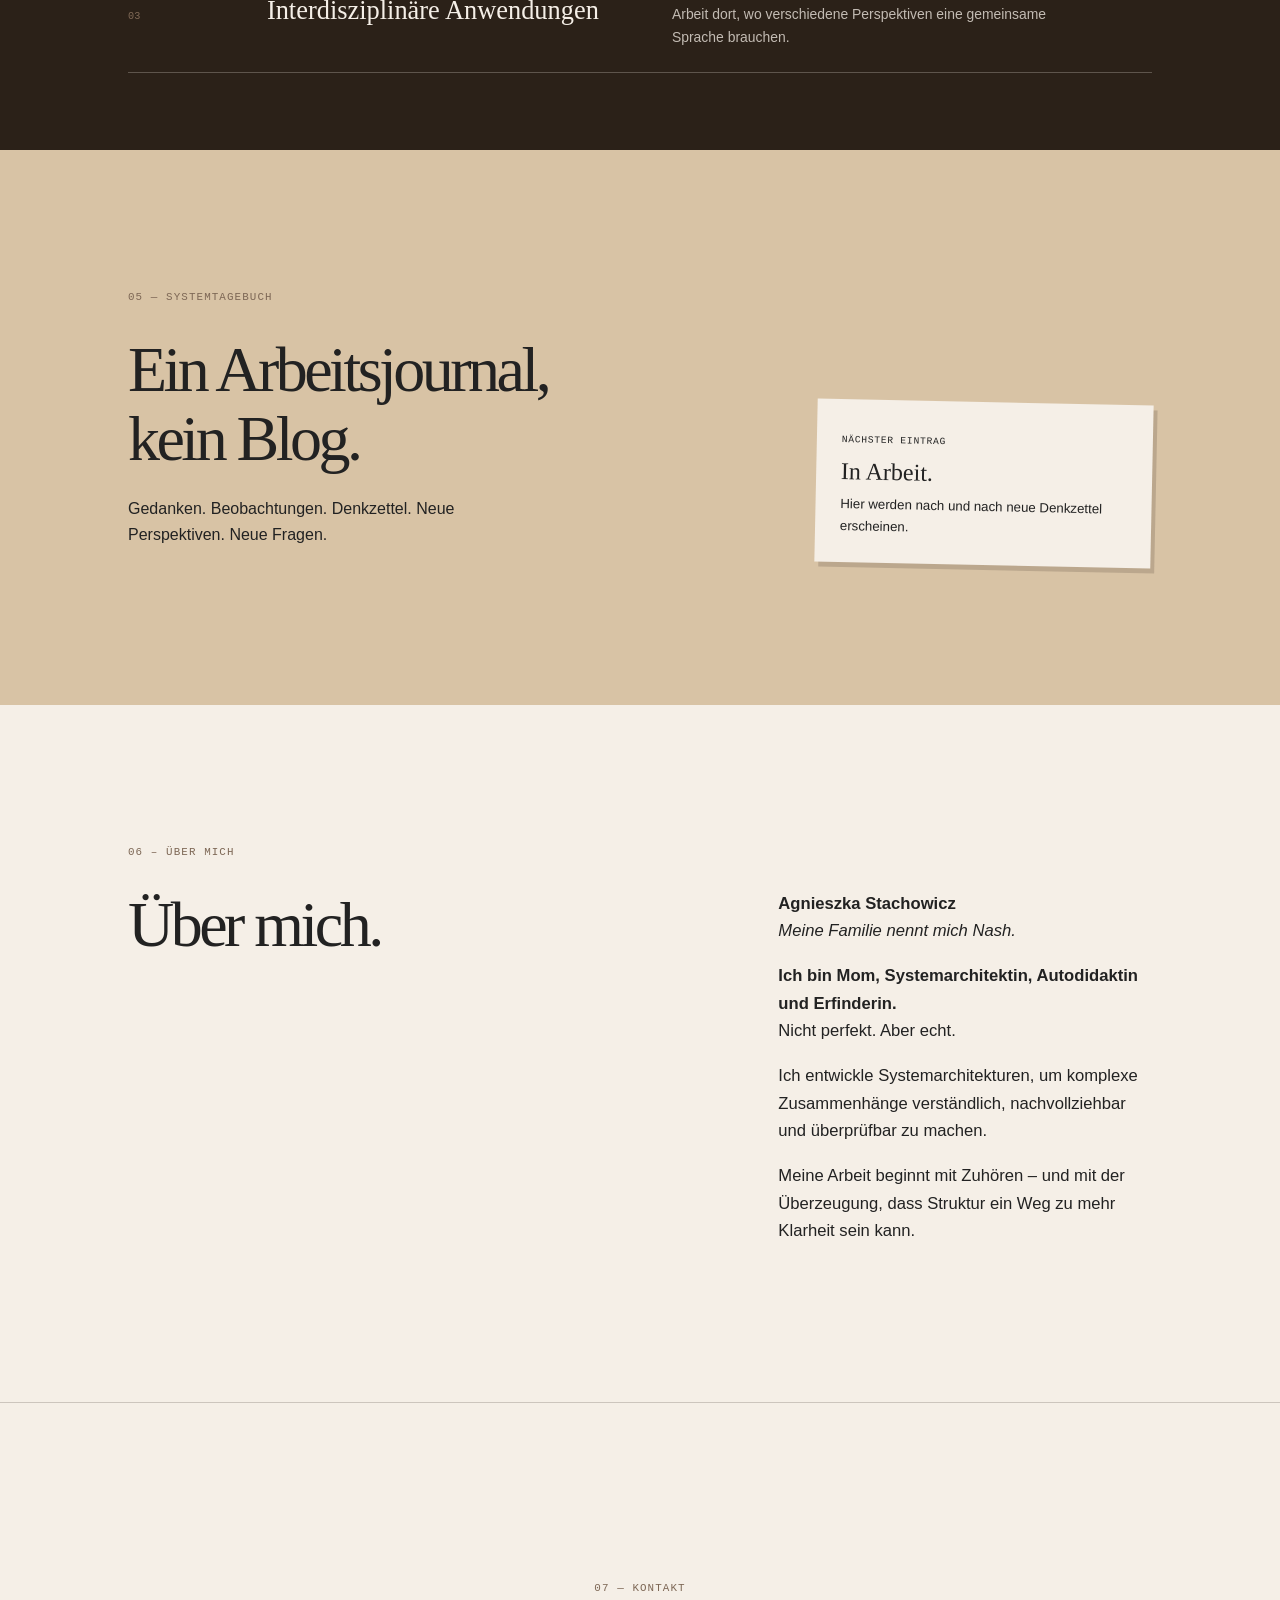
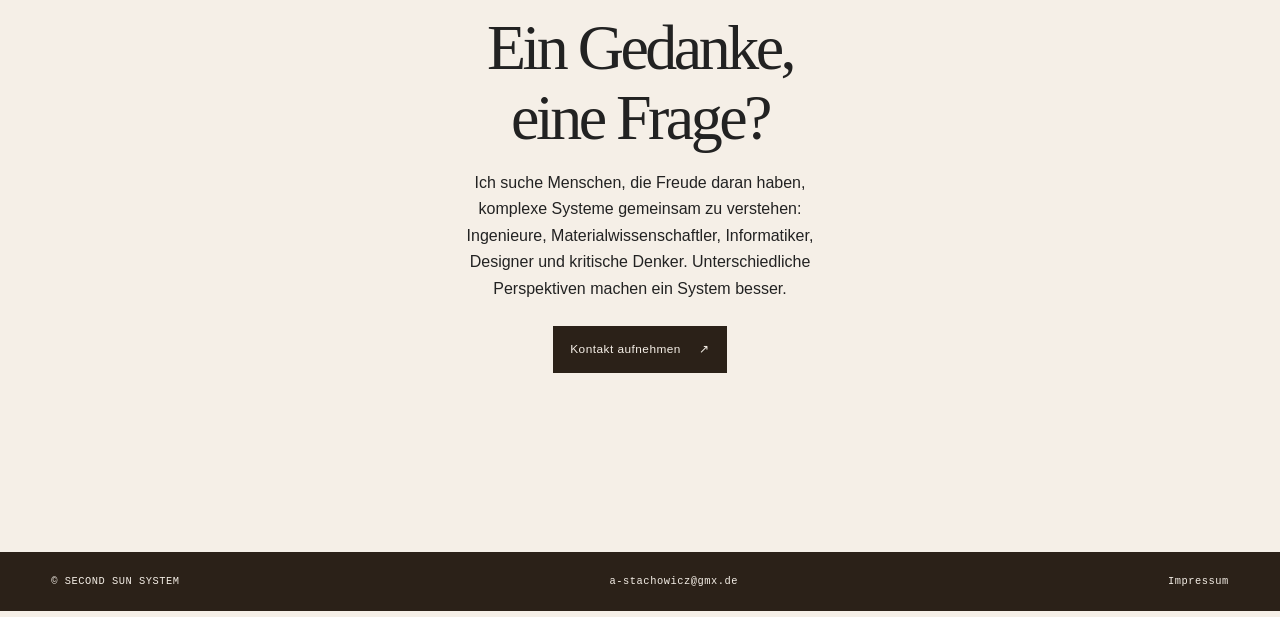
==== commit 3a6eb072: "Revise 'Über mich' section with new content Updated the 'Über mich' section with additional personal" ====
--- a/index.html
+++ b/index.html
@@ -91,9 +91,26 @@
     </section>
 
     <section id="ueber-mich" class="section about-section">
-      <div class="section-label">06 — Über mich</div>
-      <div class="split-content"><h2>Über mich.</h2><div class="prose"><p>Mom. Systemarchitektin. Autodidaktin.</p><p>Ich entwickle Systemarchitekturen, um komplexe Zusammenhänge verständlich, nachvollziehbar und überprüfbar zu machen.</p><p>Meine Arbeit beginnt mit Zuhören — und mit der Überzeugung, dass Struktur ein Weg zu mehr Klarheit sein kann.</p></div></div>
-    </section>
+  <div class="section-label">06 – Über mich</div>
+
+  <div class="split-content">
+    <h2>Über mich.</h2>
+
+    <div class="prose">
+
+      <p><strong>Agnieszka Stachowicz</strong><br>
+      <em>Meine Familie nennt mich Nash.</em></p>
+
+      <p><strong>Ich bin Mom, Systemarchitektin, Autodidaktin und Erfinderin.</strong><br>
+      Nicht perfekt. Aber echt.</p>
+
+      <p>Ich entwickle Systemarchitekturen, um komplexe Zusammenhänge verständlich, nachvollziehbar und überprüfbar zu machen.</p>
+
+      <p>Meine Arbeit beginnt mit Zuhören – und mit der Überzeugung, dass Struktur ein Weg zu mehr Klarheit sein kann.</p>
+
+    </div>
+</div>
+</section>
 
     <section id="kontakt" class="section contact-section">
       <p class="section-label">07 — Kontakt</p>
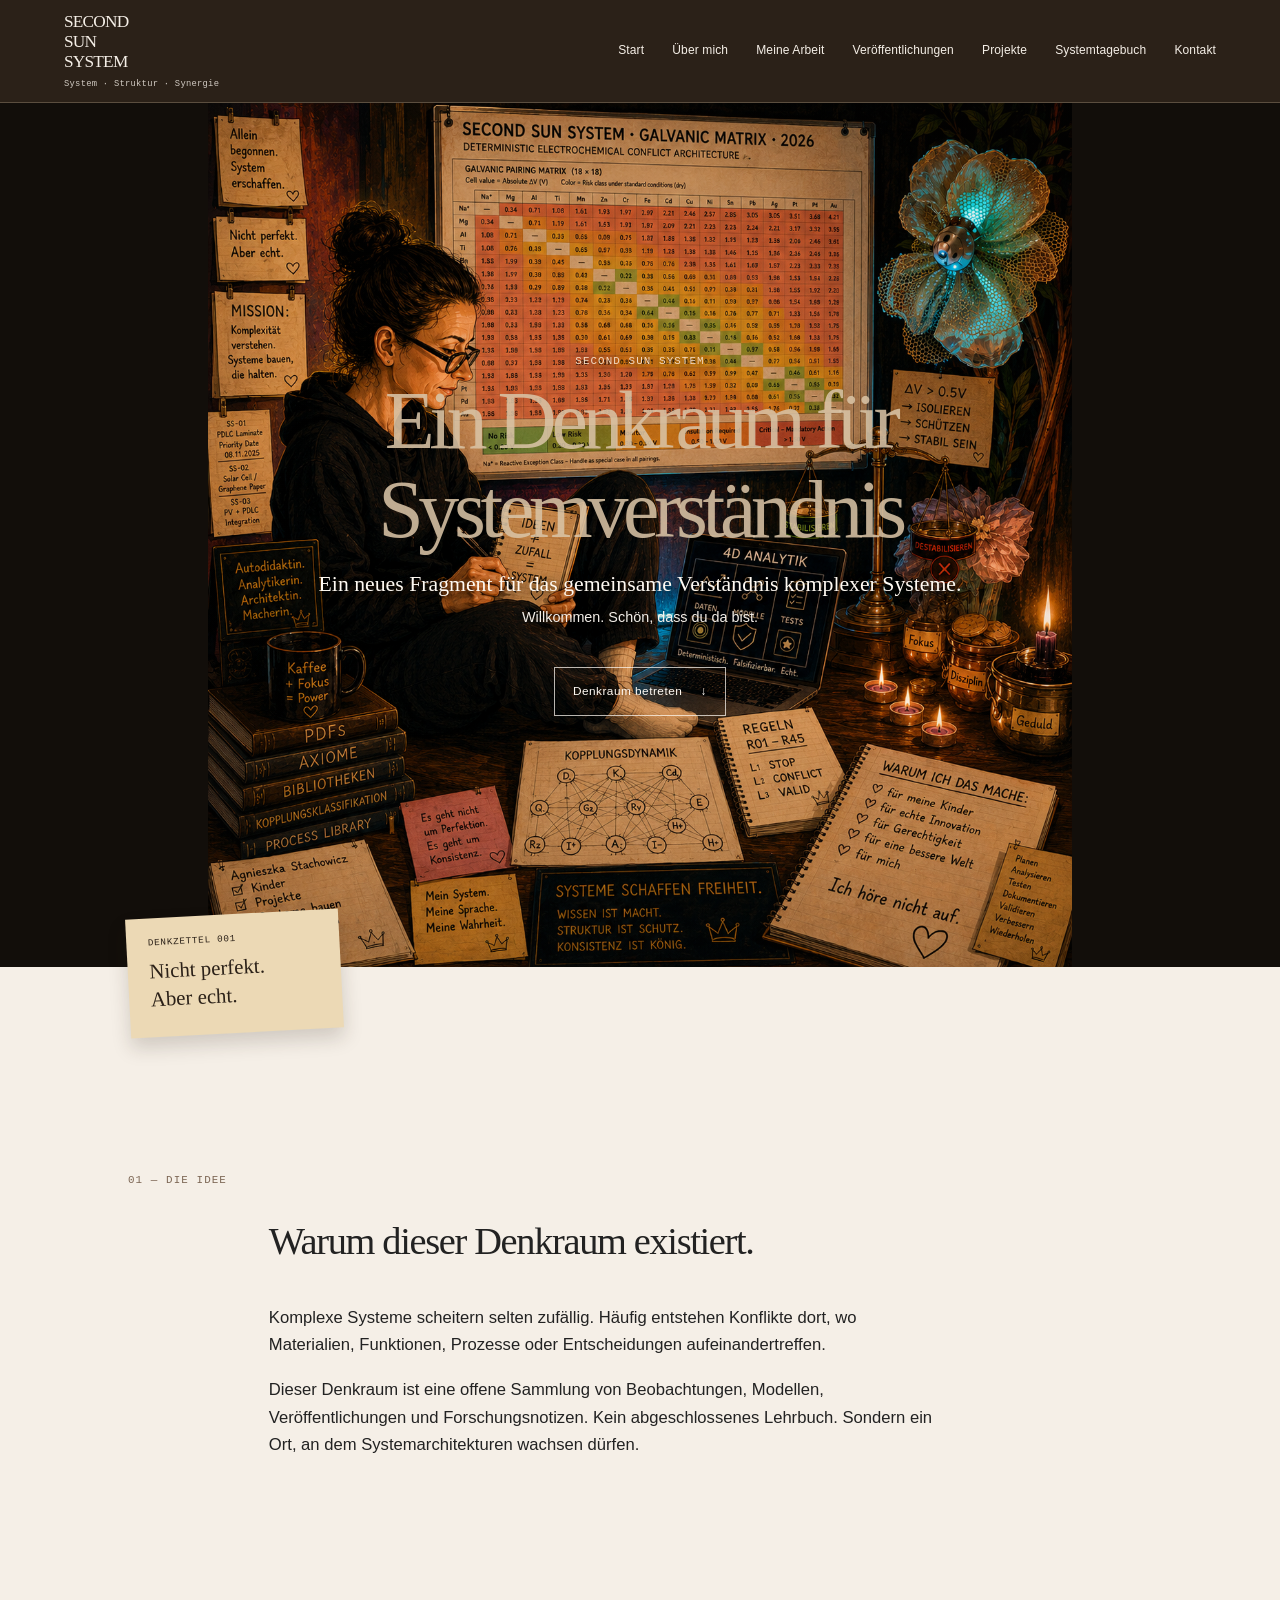
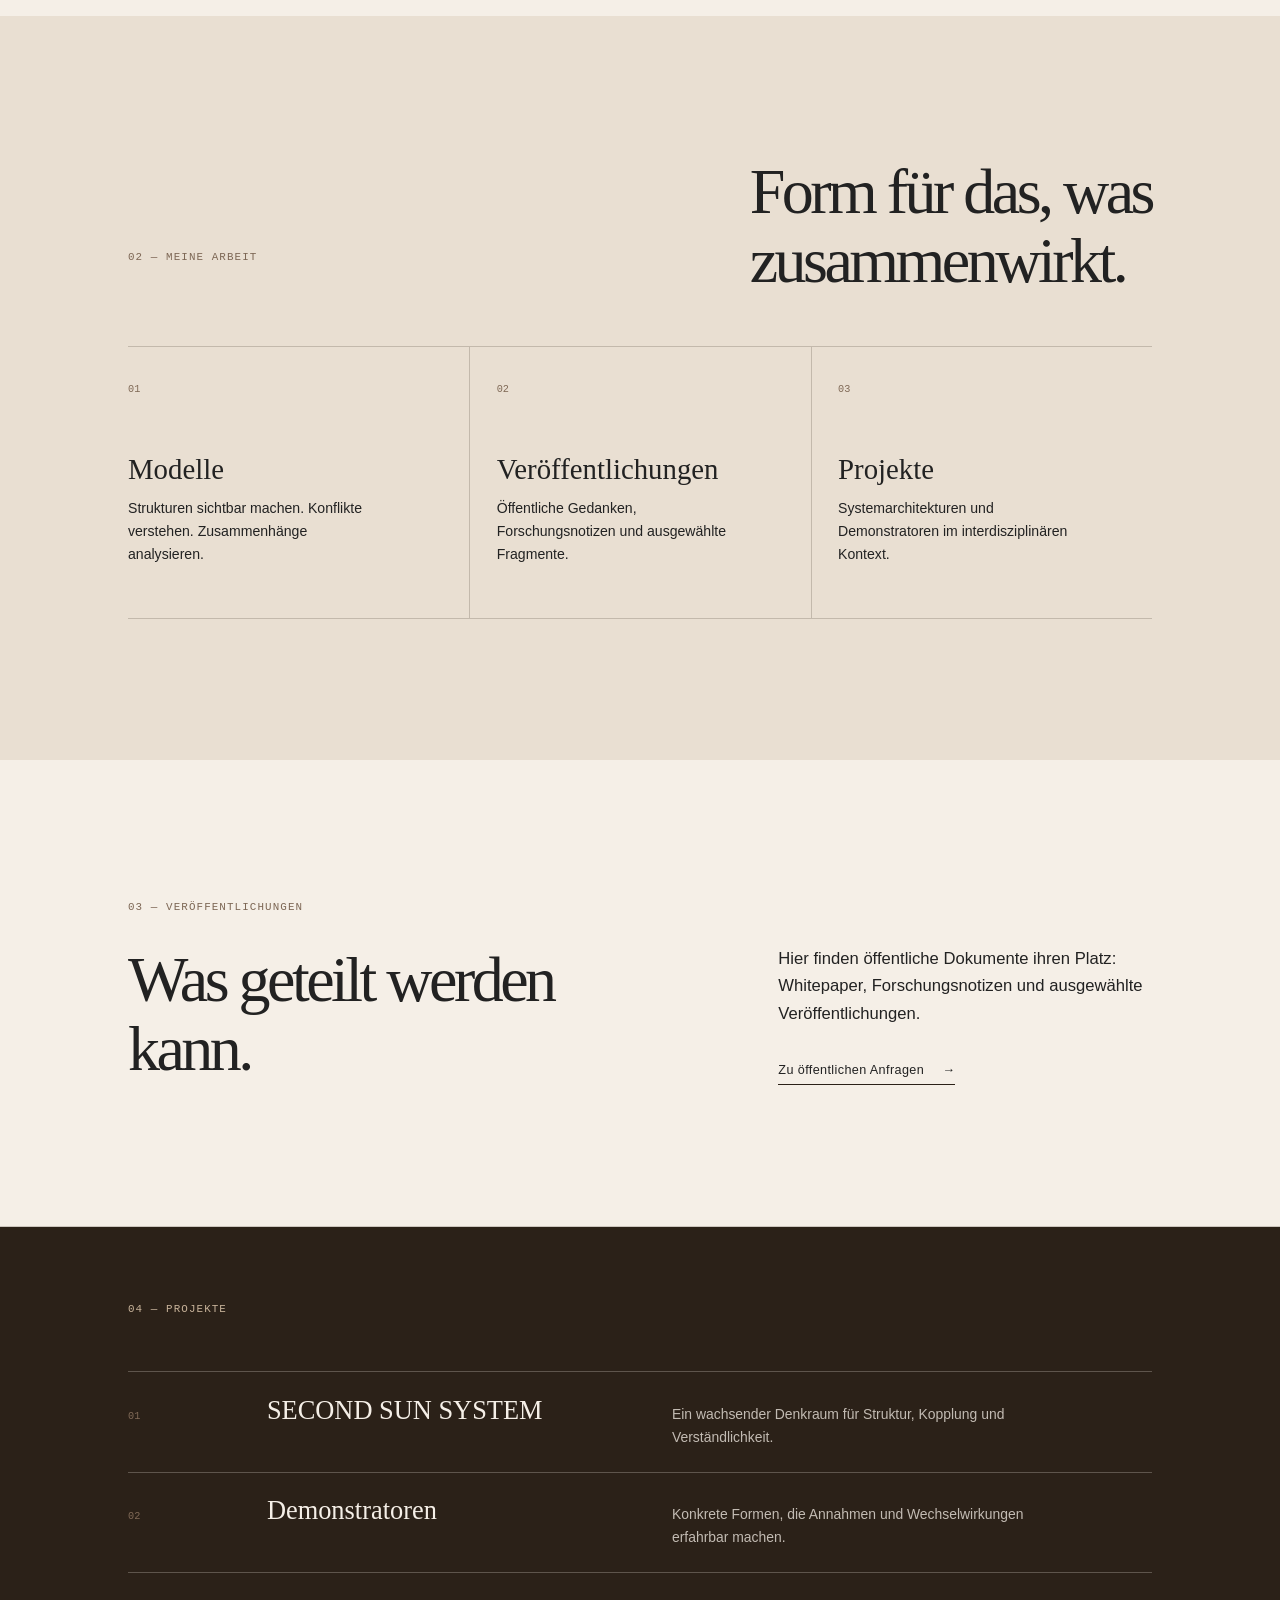
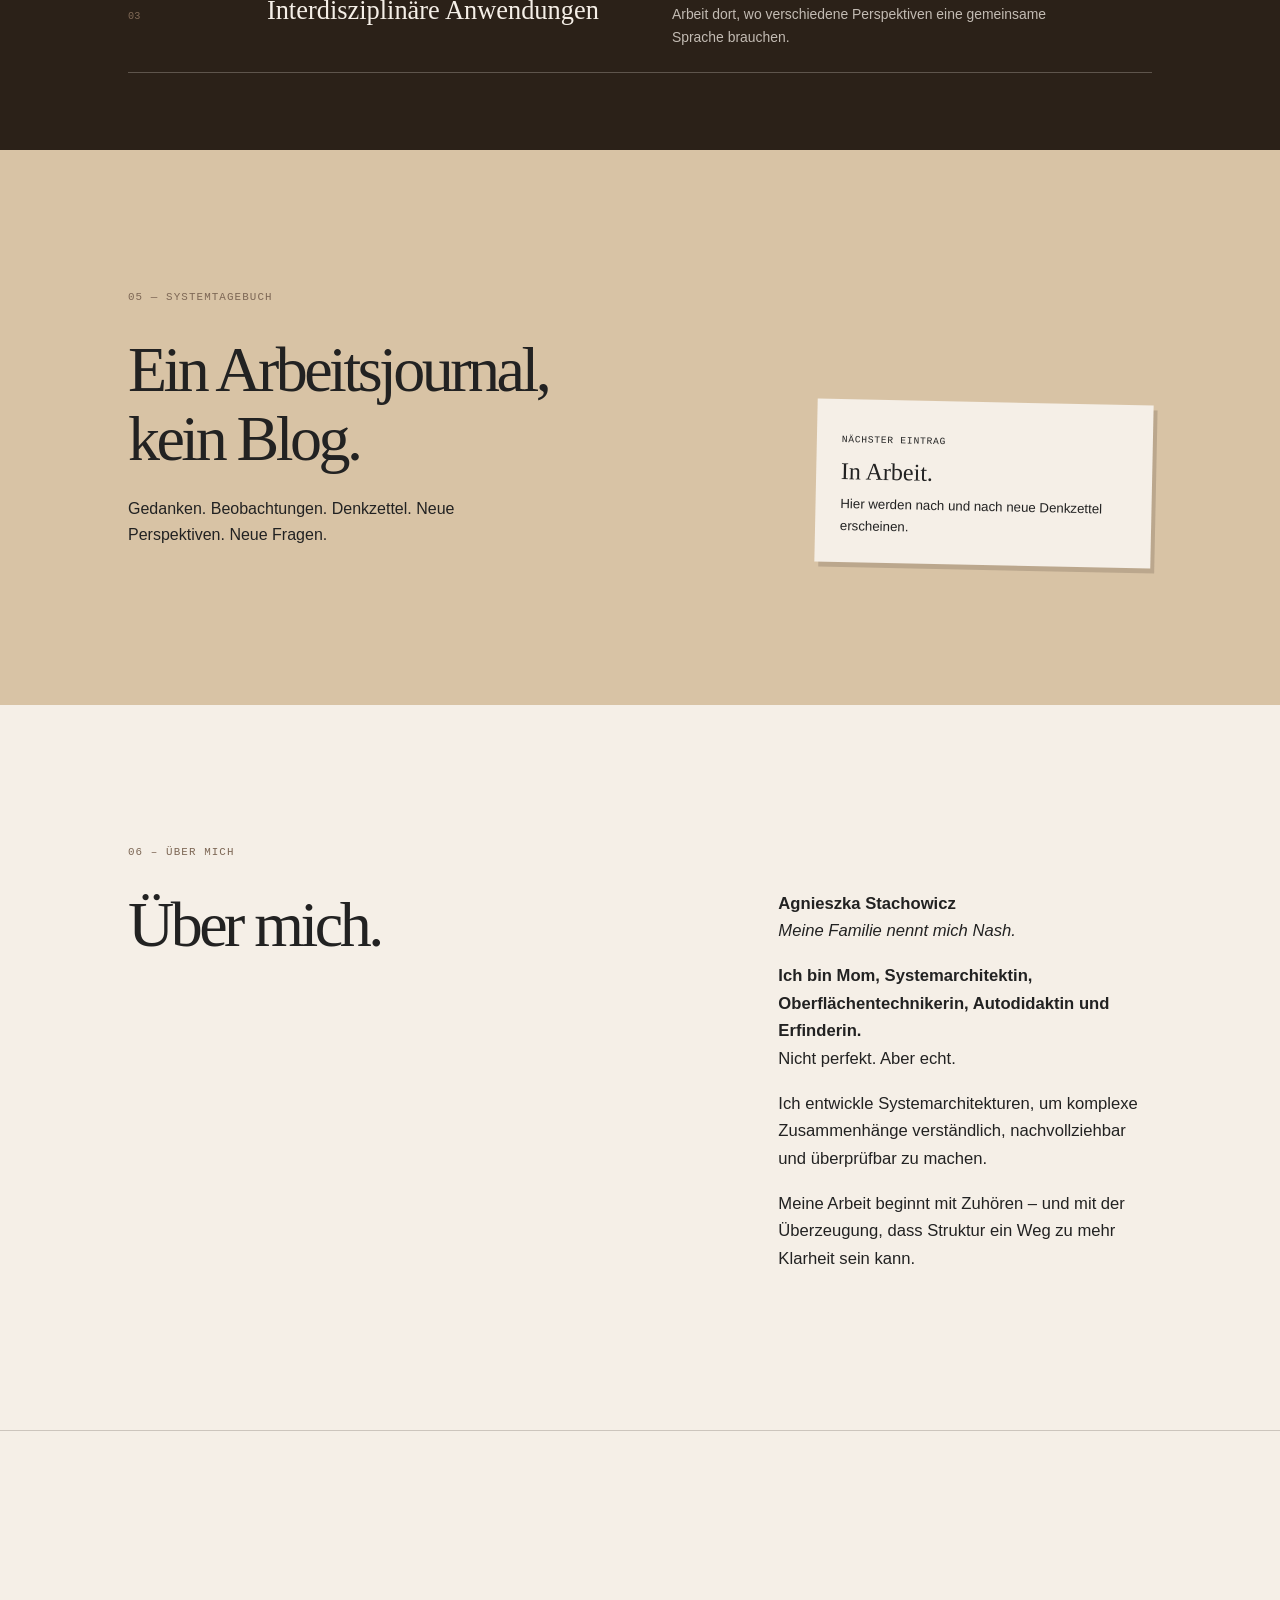
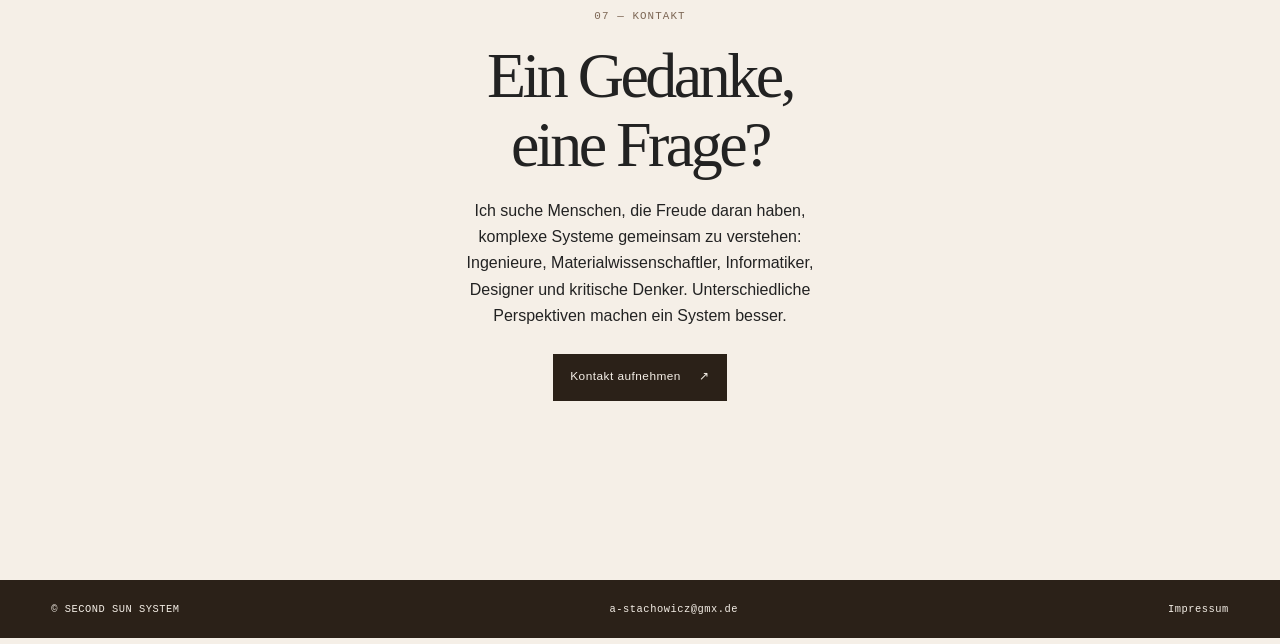
==== commit 4b914827: "Update job title in index.html" ====
--- a/index.html
+++ b/index.html
@@ -101,7 +101,7 @@
       <p><strong>Agnieszka Stachowicz</strong><br>
       <em>Meine Familie nennt mich Nash.</em></p>
 
-      <p><strong>Ich bin Mom, Systemarchitektin, Autodidaktin und Erfinderin.</strong><br>
+      <p><strong>Ich bin Mom, Systemarchitektin, Oberflächentechnikerin, Autodidaktin und Erfinderin.</strong><br>
       Nicht perfekt. Aber echt.</p>
 
       <p>Ich entwickle Systemarchitekturen, um komplexe Zusammenhänge verständlich, nachvollziehbar und überprüfbar zu machen.</p>
